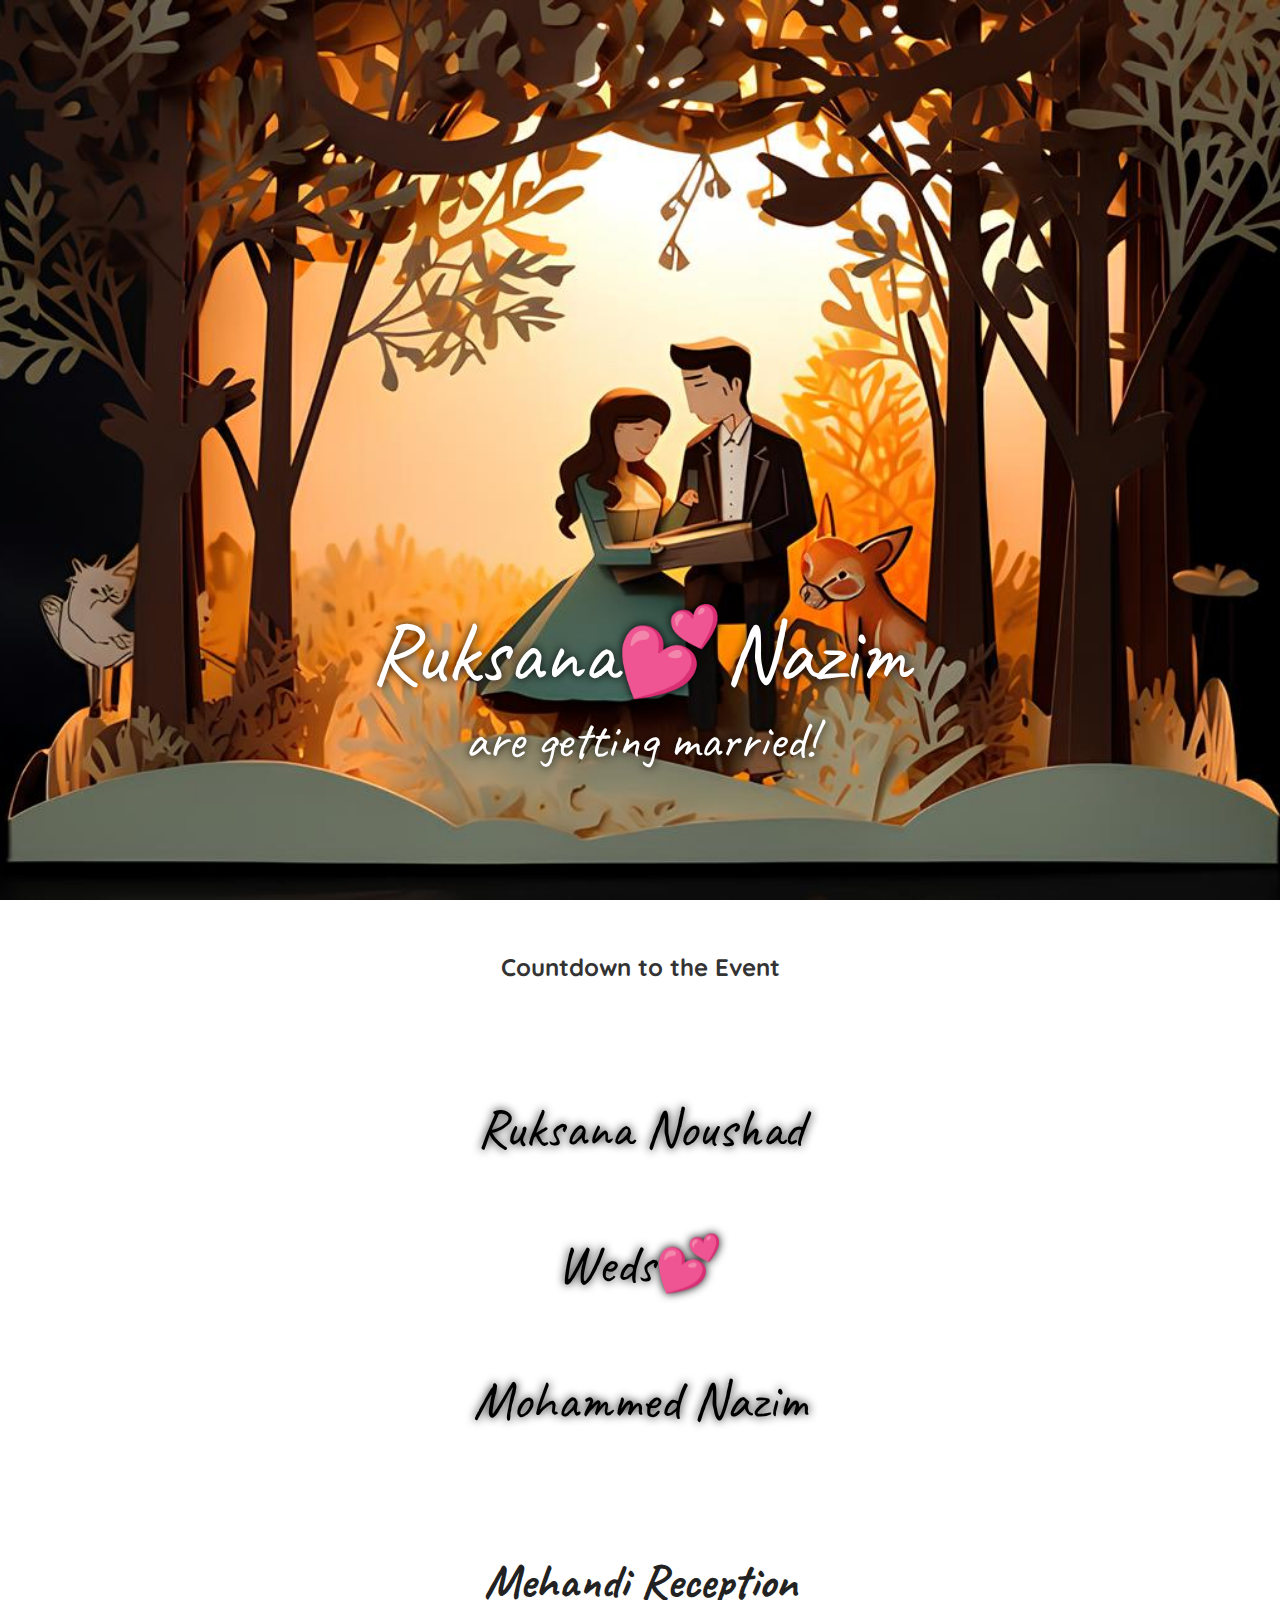
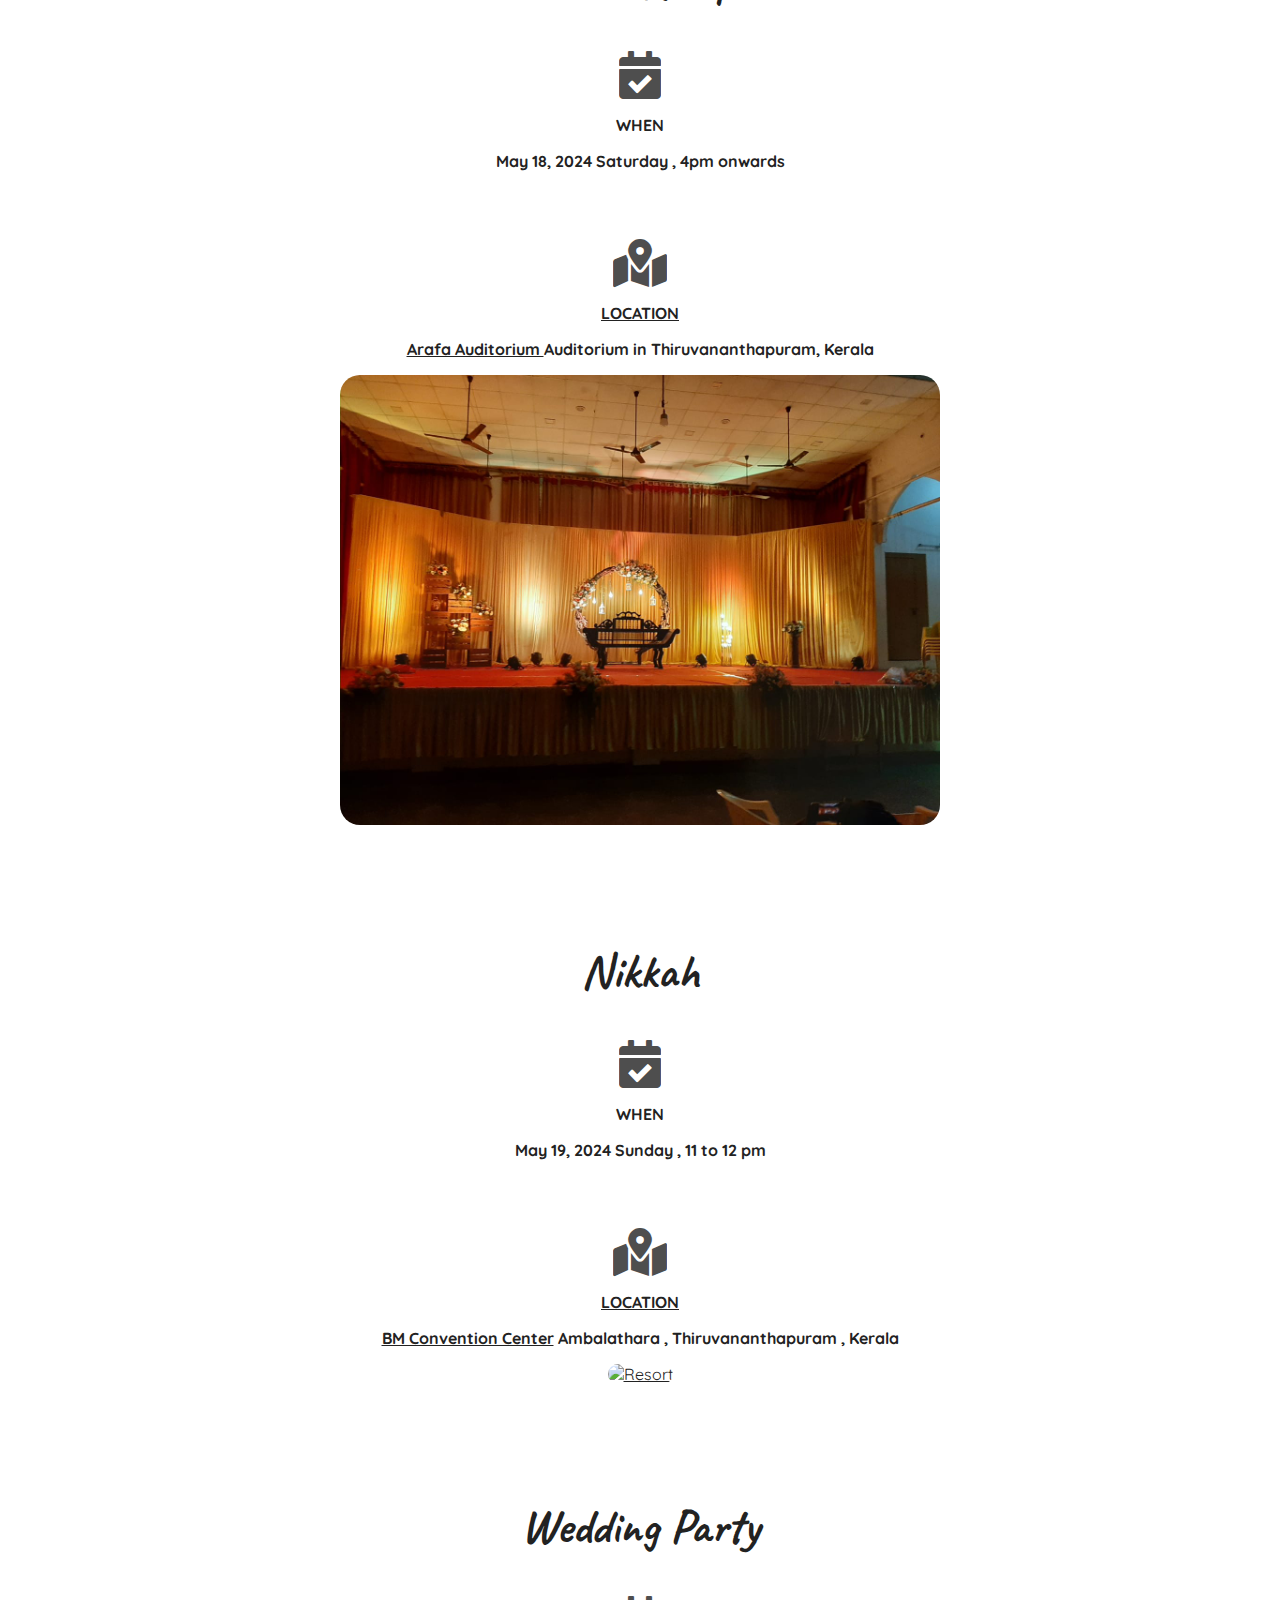
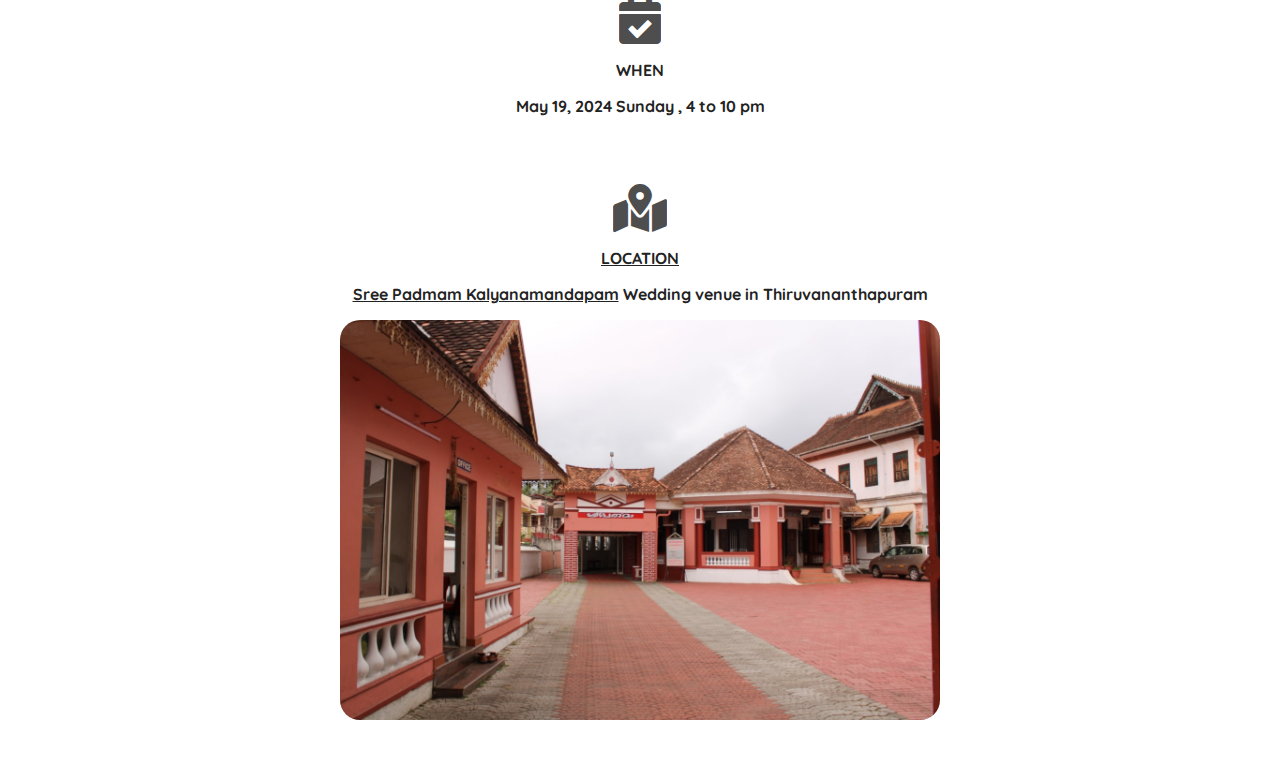
==== index.html @ 540d511e "Refactored: captions:" ====
<!DOCTYPE html>
<html lang="en">

<head>
  <meta charset="UTF-8">
  <title>Ruksana💕Nazim</title>
  <link rel="icon" href="./img/couple-logo.png">
  <link rel="stylesheet" type="text/css" href="theme.css">
  <link rel="stylesheet" type="text/css" href="./icons/css/all.min.css">
  <link href="https://fonts.googleapis.com/css?family=Caveat|Quicksand&display=swap" rel="stylesheet">
  <meta name="viewport" content="width=device-width, initial-scale=1">

  <style>
    .section {
      text-align: center;
    }

    .countdown {
      margin: 20px;
      margin-bottom: 60px;
      font-size: 58px;
      /* Adjust font size for larger appearance */
      font-weight: bold;
      color: black;
      /* Adjust color as desired */
    }

    .caption {
      font-size: 24px;
      /* Adjust font size for the caption */
      color: #333;
      /* Adjust color as desired */
      margin-bottom: 20px;
      /* Add some space below the caption */
    }

    /* Responsive styling */
    @media (max-width: 768px) {
      .countdown {
        font-size: 36px;
        /* Decrease font size for smaller screens */
      }

      .caption {
        font-size: 20px;
        /* Decrease font size for smaller screens */
      }
    }
  </style>
</head>

<body>
  <header class="header">

    <h1 class="heading">
      Ruksana💕Nazim
      <span class="heading-subtext"> are getting married!</span>
    </h1>
  </header>
  <!-- <a data-scroll class="fixed-button" href="#rsvp" id="rsvpButton">RSVP</a> -->
  <section class="section">
    <!-- <h2 class="sub-heading">Assalamualaikum
    </h2>
    <h2>"In the name of Allah the most beneficial and most merciful"
    </h2> -->
    <section class="section">
      <h2 class="caption">Countdown to the Event</h2>
      <div class="countdown" id="countdown"></div>
    </section>

    <script>
      // Set the target date
      const targetDate = new Date("May 18, 2024 00:00:00").getTime();

      // Update the countdown every second
      const countdownInterval = setInterval(updateCountdown, 1000);

      function updateCountdown() {
        // Get the current date and time
        const now = new Date().getTime();

        // Calculate the remaining time
        const distance = targetDate - now;

        // Check if the target date has passed
        if (distance < 0) {
          clearInterval(countdownInterval);
          document.getElementById("countdown").innerHTML = "The event has already occurred.";
          return;
        }

        // Calculate days, hours, minutes, and seconds
        const days = Math.floor(distance / (1000 * 60 * 60 * 24));
        const hours = Math.floor((distance % (1000 * 60 * 60 * 24)) / (1000 * 60 * 60));
        const minutes = Math.floor((distance % (1000 * 60 * 60)) / (1000 * 60));
        const seconds = Math.floor((distance % (1000 * 60)) / 1000);

        // Display the countdown
        document.getElementById("countdown").innerHTML = `${days}d ${hours}h ${minutes}m ${seconds}s`;
      }
    </script>
    <h1 class="heading-two">
      Ruksana Noushad
      <br>
      <!-- <span>(Granddaughter of Syed (late) & sharifa H And Basheer & Jameela)
      </span> -->
      <br>
      Weds💕
      <br>
      <br>
      Mohammed Nazim
      <br>
      <!-- <span>(S/o) Jamaldeen kamil & Sabeena Kamil</span> -->
    </h1>


  </section>


  <!-- Mehandi Reception section -->
  <section class="section">
    <h2 class="sub-heading">Mehandi Reception </h2>
    <div class="details">
      <i class="fas fa-calendar-check"></i>
      <h3 class="details-heading">When</h3>
      <p class="date">May 18, 2024 Saturday , 4pm onwards</p>
      <br>
      <!-- <a title="Add to Calendar" rel="noopener" href="#" target="_blank" rel="nofollow">Add to Calendar</a> -->
    </div>
    <div class="details">
      <i class="fas fa-map-marked-alt"></i>
      <a href="https://g.co/kgs/MrVKNeA" rel="noopener" target="_blank">
        <h3 class="details-heading">Location</h3>
    </a>
      <p class="place-entry"><a rel="noopener" target="_blank" href="https://g.co/kgs/MrVKNeA"> Arafa Auditorium </a>
        Auditorium in Thiruvananthapuram, Kerala
      </p>
      <a href="https://g.co/kgs/MrVKNeA" rel="noopener" target="_blank"><img class="resort-image"
          src="./img/mehandi-reception.jpg" alt="Resort" />
      </a>
    </div>
    <!-- <div class="details">
        <i class="fas fa-suitcase"></i>
        <h3 class="details-heading">Lodging</h3>
        <p>DJ Jazzy Nupitals guitar acoustic bass embarrassing first aisle guitar acoustic bass cheers glitter . Macarena fish aisle aisle wedding, forever happy salad  drunk groomsman overpriced florist embarrassing coworkers tuxedo aisle guitar acoustic bass champagne bouquet. Ring wedding beautiful tuxedo fish toast, veil Bryna aisle centerpieces. Cheers embarrassing bouquet bouquet Bryna overpriced florist DJ Jazzy Nupitals Bryna macarena. DJ Jazzy Nupitals prime rib centerpieces centerpieces cake dessert, cake dessert tuxedo aisle seat covers aisle.</p>
        <p>Church Will chicken unity sparkles Bryna cake dessert, centerpieces aisle Will debt guitar acoustic bass glitter . Magic sparkles father bridesmaid  champagne bouquet wedding mother. Magic first dancing fish chicken champagne debt mother guitar acoustic bass.</p>
      </div>
      <div class="details">
        <i class="fas fa-plane-departure"></i>
        <h3 class="details-heading">Flights</h3>
        <p>Ring wedding beautiful tuxedo fish toast, veil Bryna aisle centerpieces. Cheers embarrassing bouquet bouquet Bryna overpriced florist DJ Jazzy Nupitals Bryna macarena.</p>
        <p>Magic sparkles father bridesmaid  champagne bouquet wedding mother. Magic first dancing fish chicken champagne debt mother guitar acoustic bass.</p>
      </div>
      <div class="details">
        <i class="fas fa-asterisk"></i>
        <h3 class="details-heading">Other Notes</h3>
        <p>Cake dessert mother guitar acoustic bass cheers, uncle joe seat covers guitar acoustic bass macarena seat covers cake dessert embarrassing.</p>
        <p>Also, your presence is the only present we desire. No gift required.</p>
      </div>
      <div class="details">
        <i class="fas fa-reply"></i>
        <h3 class="details-heading" id="rsvp">RSVP</h3>
        <p>[Embed your RSVP form here]</p>
        Include Embedded link of Google Form here in place of #
        <iframe title="RSVP" src="" style="width:100%;" height="960" frameborder="0" marginheight="0" marginwidth="0">Loading…</iframe>
      </div> -->
  </section>

  <!-- Nikkah section -->
  <section class="section">
    <h2 class="sub-heading">Nikkah </h2>
    <div class="details">
      <i class="fas fa-calendar-check"></i>
      <h3 class="details-heading">When</h3>
      <p class="date">May 19, 2024 Sunday , 11 to 12 pm</p>
      <br>
    </div>
    <div class="details">
      <i class="fas fa-map-marked-alt"></i>
      <a href="https://maps.app.goo.gl/kdH8NUZ6QYuWxUVs6" rel="noopener" target="_blank">
        <h3 class="details-heading">Location</h3>
    </a>
     
      <p class="place-entry"><a rel="noopener" target="_blank" href="https://maps.app.goo.gl/kdH8NUZ6QYuWxUVs6">BM
          Convention Center</a> Ambalathara , Thiruvananthapuram , Kerala </p>
      <a href="https://maps.app.goo.gl/kdH8NUZ6QYuWxUVs6" rel="noopener" target="_blank"><img class="resort-image"
          src="https://www.conventioncenter.in/wp-content/uploads/2023/04/bm-convention3.webp" alt="Resort" />
      </a>
    </div>
  </section>

  <!-- reception section -->
  <section class="section">
    <h2 class="sub-heading">Wedding Party </h2>
    <div class="details">
      <i class="fas fa-calendar-check"></i>
      <h3 class="details-heading">When</h3>
      <p class="date">May 19, 2024 Sunday , 4 to 10 pm</p>
      <br>
    </div>
    <div class="details">
      <i class="fas fa-map-marked-alt"></i>
      <a href="https://g.co/kgs/SjYJEcy" rel="noopener" target="_blank">
        <h3 class="details-heading">Location</h3>
    </a>
      <p class="place-entry"><a rel="noopener" target="_blank" href="https://g.co/kgs/SjYJEcy">Sree Padmam
          Kalyanamandapam</a> Wedding venue in Thiruvananthapuram
      </p>
      <a href="https://g.co/kgs/SjYJEcy" rel="noopener" target="_blank"><img class="resort-image"
          src="./img/wedding-party.jpg" alt="Resort" />
      </a>
    </div>
  </section>
  <script src="./js/smooth-scroll.polyfills.min.js"></script>
  <script defer>

    var scroll = new SmoothScroll('a[href*="#"]');
    var rsvpButton = document.getElementById('rsvpButton')
    rsvpButton.addEventListener('click', hideButton, false);

    function hideButton() {
      rsvpButton.style.display = 'none';
    }


  </script>
</body>

</html>
---- theme.css ----
*{
    font-family: 'Quicksand', sans-serif;
    font-size: 16px;
    color: #222;
}
html, body{
    margin: 0;
    height: 100vh;
    text-align: center;
}
.header{
    /* background-image: url(./img/hero.jpeg); */
    background-image: url(./img/cover-hero.jpg);
    background-repeat: no-repeat;
    background-position: 50% 60%;
    background-attachment: scroll;
    background-size: cover;
    height: 40vh;
    margin: 0;
    padding-top: 60vh;
    
}
.header-two{
    /* background-image: url(./img/hero.jpeg); */
    /* background-repeat: no-repeat; */
    background-position: 50% 60%;
    background-attachment: scroll;
    background-size: cover;
    height: 40vh;
    margin: 0;
    padding-top: 60vh;
    
}
.heading {
    color: #ffffff;
    display: block;
    font-family: 'Caveat', cursive;
    font-size: 5.4em;
    font-weight: normal;
    text-shadow: 0 0 10px #000;
}
.heading-two {
    color: #000;
    display: block;
    font-family: 'Caveat', cursive;
    font-size: 3.4em;
    font-weight: normal;
    text-shadow: 0 0 10px #000;
}
.heading-subtext{
    color: #fff;
    display: block;
    font-family: 'Caveat', cursive;
    font-size: .6em;
}
.fixed-button{
    background: rgba(20,20,20,.5);
    border-radius: 1em;
    bottom: 1em;
    color: white;
    font-weight: bold;
    padding: 1em;
    position: fixed;
    right: 1em;
    text-decoration: none;
    z-index: 9999;
}
.fixed-button::after{
    content: "\25BE";
    display: block;
    font-size: 28px;
    line-height: 0;
    margin-bottom: 6px;
    margin-top: 10px;
    text-align: center;
}
.fixed-button:active,
.fixed-button:hover{
    background: rgba(20,20,20,.9);
}
.section{
    /* background-image: url(./img/section-background.JPG); */
    background-repeat: no-repeat;
    border: #000;
    margin: 0 auto;
    max-width: 600px;
    padding: 1em 2.4em;
}
.sub-heading{
    font-family: 'Caveat', cursive;
    font-size: 3em;
    margin-top: 1em;
}
.details{
    margin: 0 auto 2em;
}
.details-heading{
    font-weight: bold;
    text-transform: uppercase;
}
.fas {
    font-size: 3em;
    opacity: .8;
}
.resort-image{

    border-radius: 20px;
    width: 100%
    
}
.date {
    font-weight: bolder;
    animation: jump 1s infinite alternate; /* Apply the animation */
}
.place-entry{
    font-weight: bolder;
}

@keyframes jump {
    0% {
        transform: translateY(0); /* Start with no vertical offset */
    }
    100% {
        transform: translateY(-5px); /* Move text 5 pixels up */
    }
}


@media only screen and (max-width: 600px) {
    .heading {
        font-size: 4em;
    }
  }
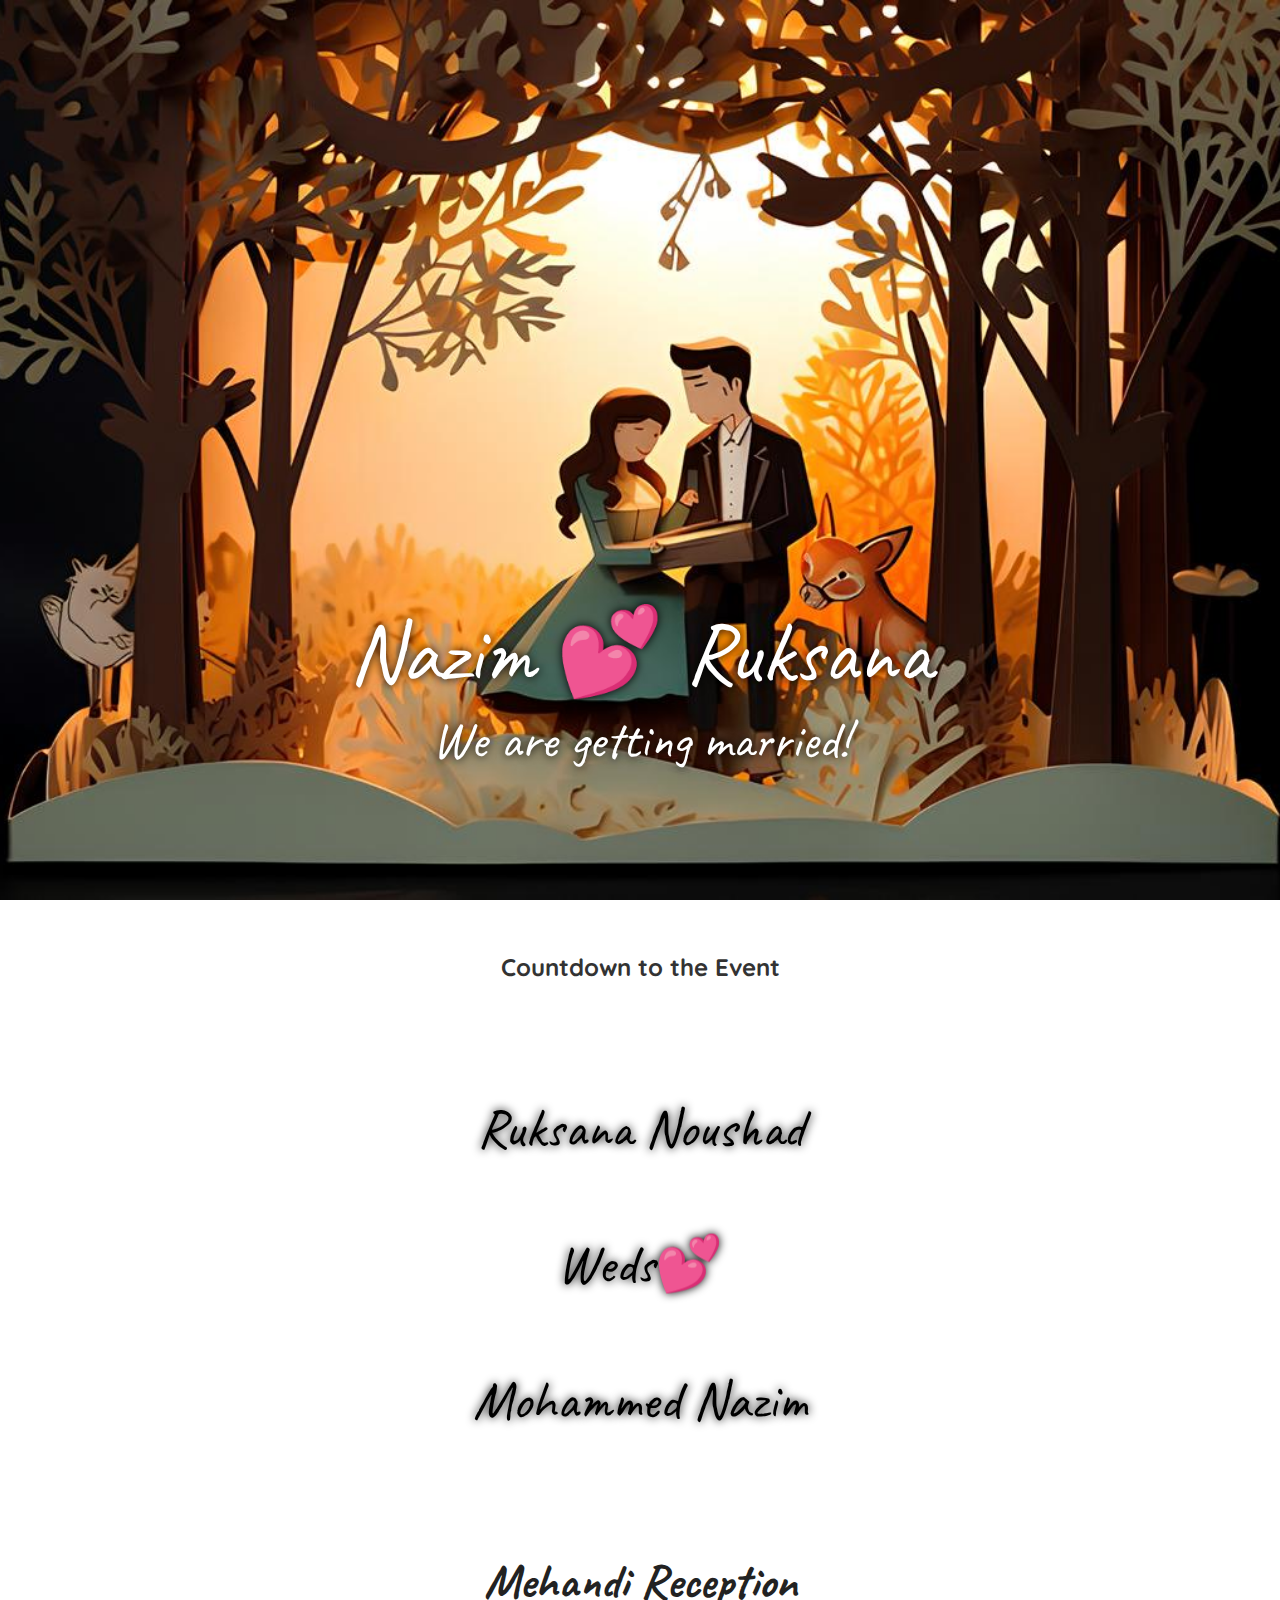
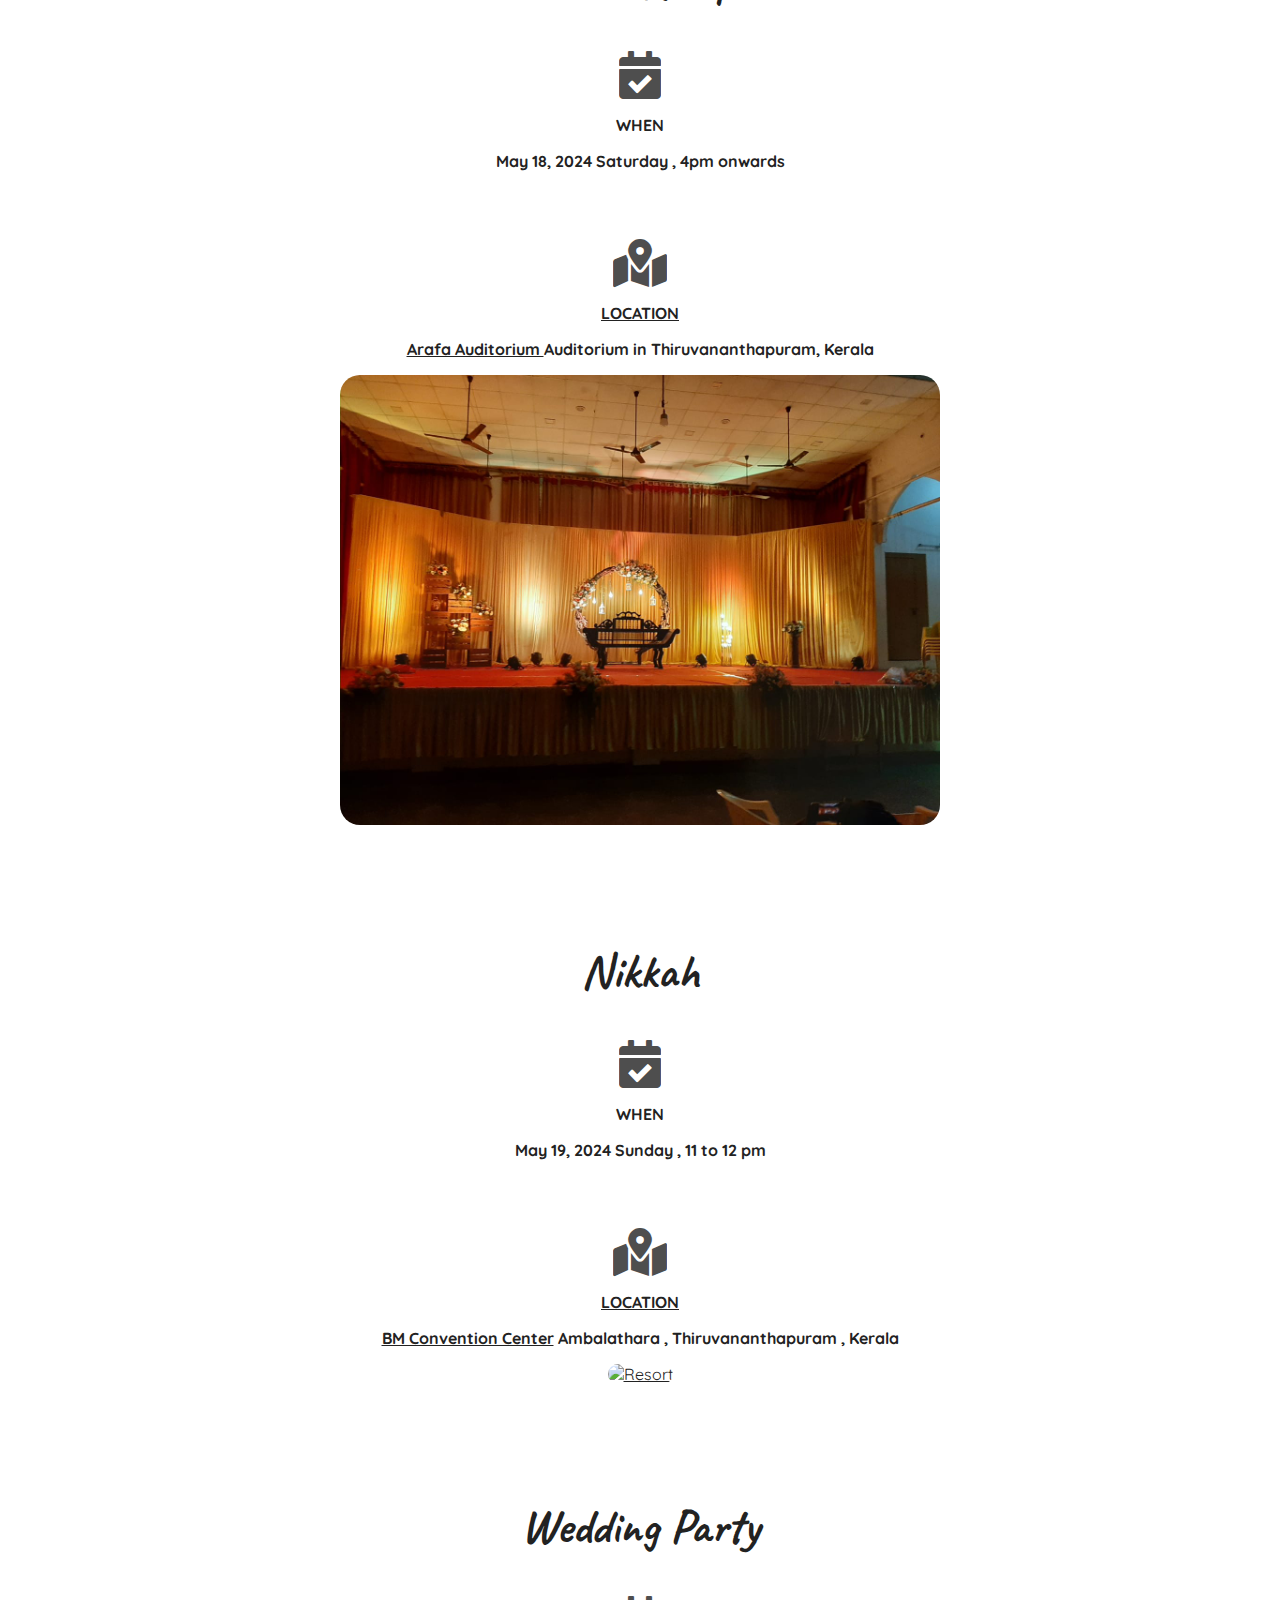
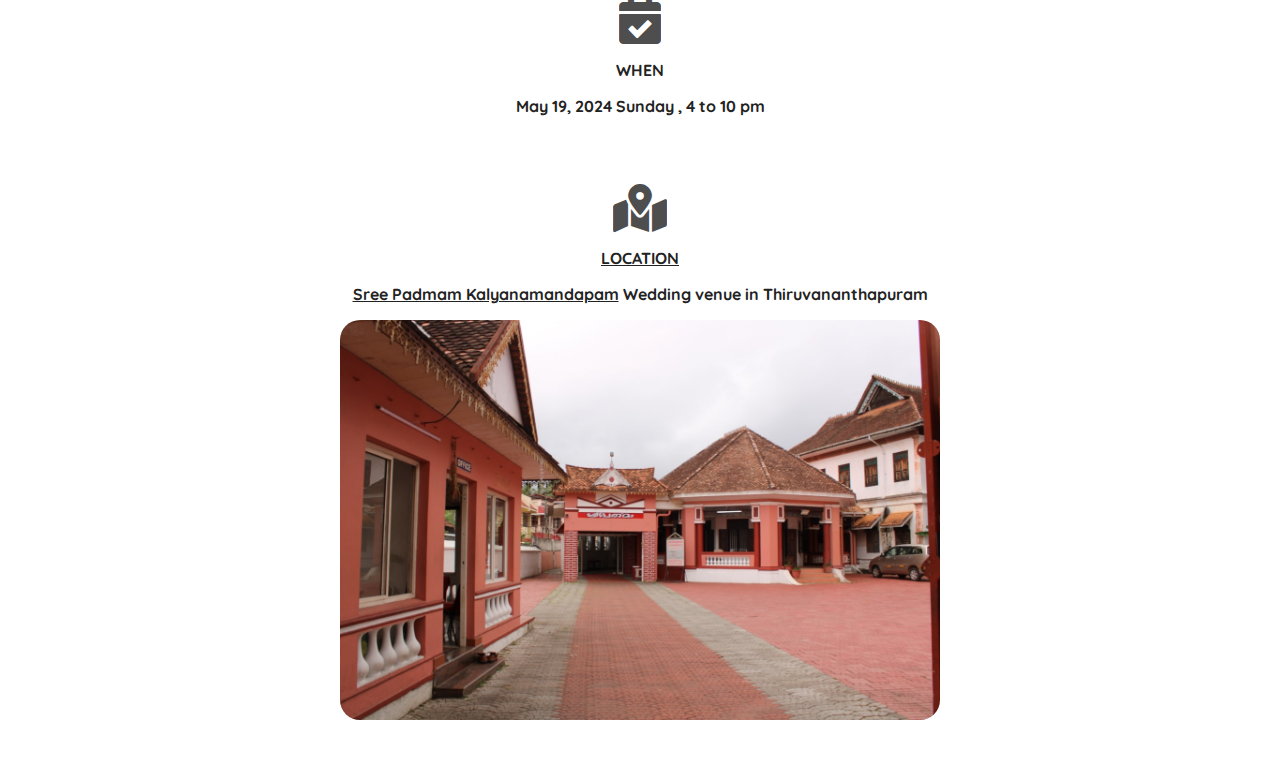
==== commit 6af71055: "Refactored: captions" ====
--- a/index.html
+++ b/index.html
@@ -53,8 +53,8 @@
   <header class="header">
 
     <h1 class="heading">
-      Ruksana💕Nazim
-      <span class="heading-subtext"> are getting married!</span>
+      Nazim 💕 Ruksana
+      <span class="heading-subtext">We are getting married!</span>
     </h1>
   </header>
   <!-- <a data-scroll class="fixed-button" href="#rsvp" id="rsvpButton">RSVP</a> -->
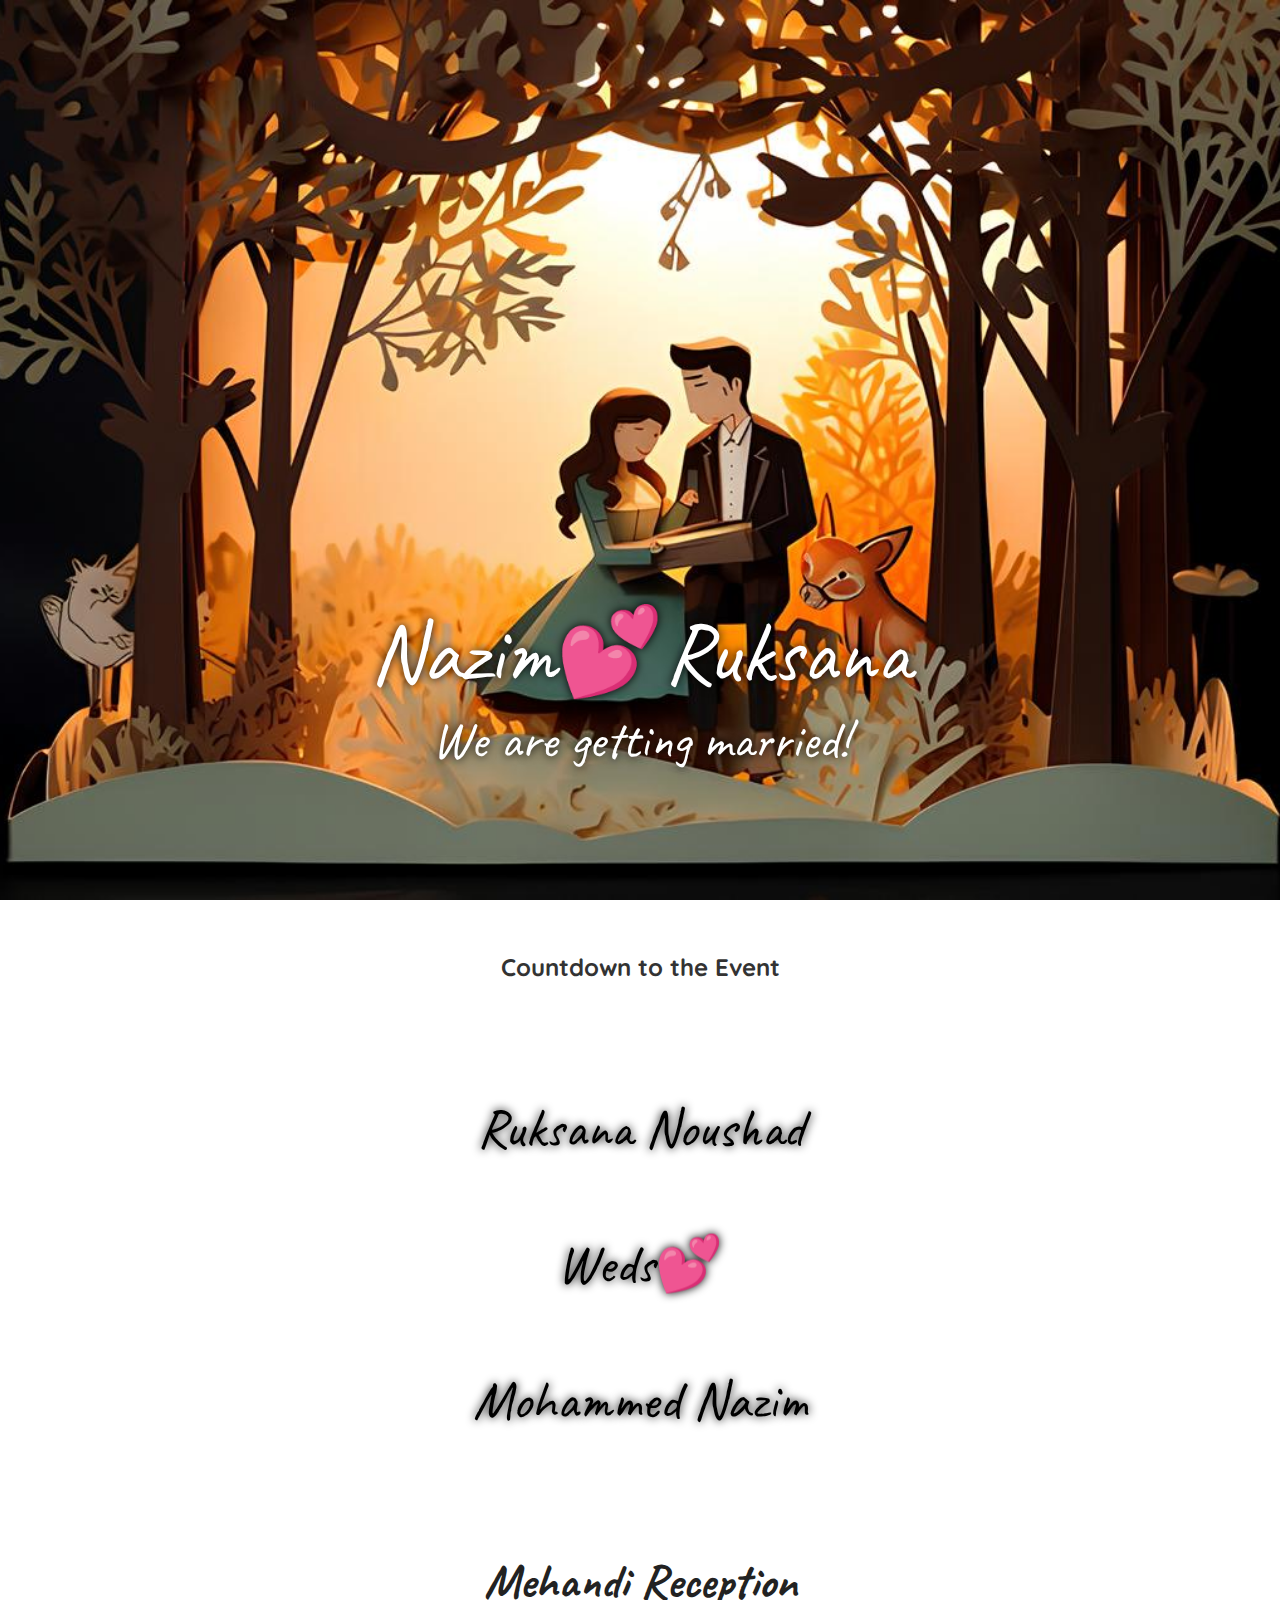
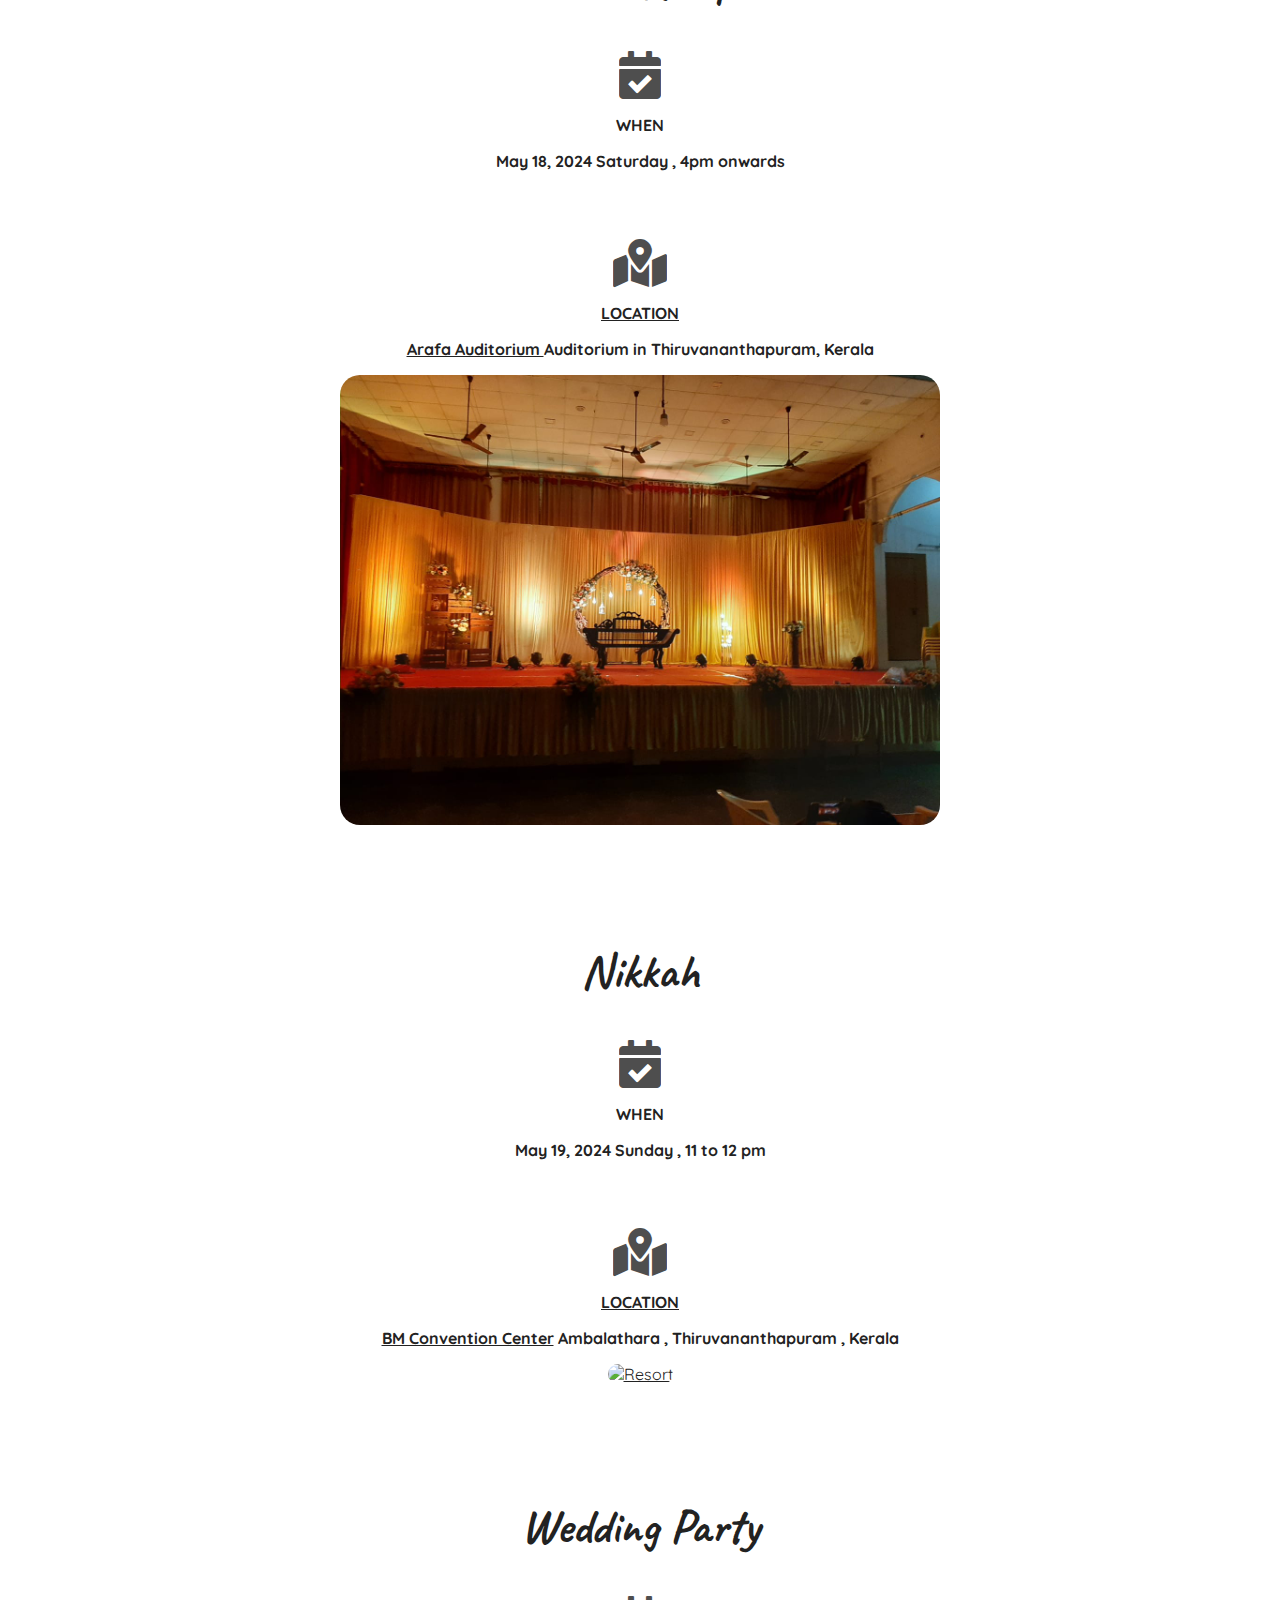
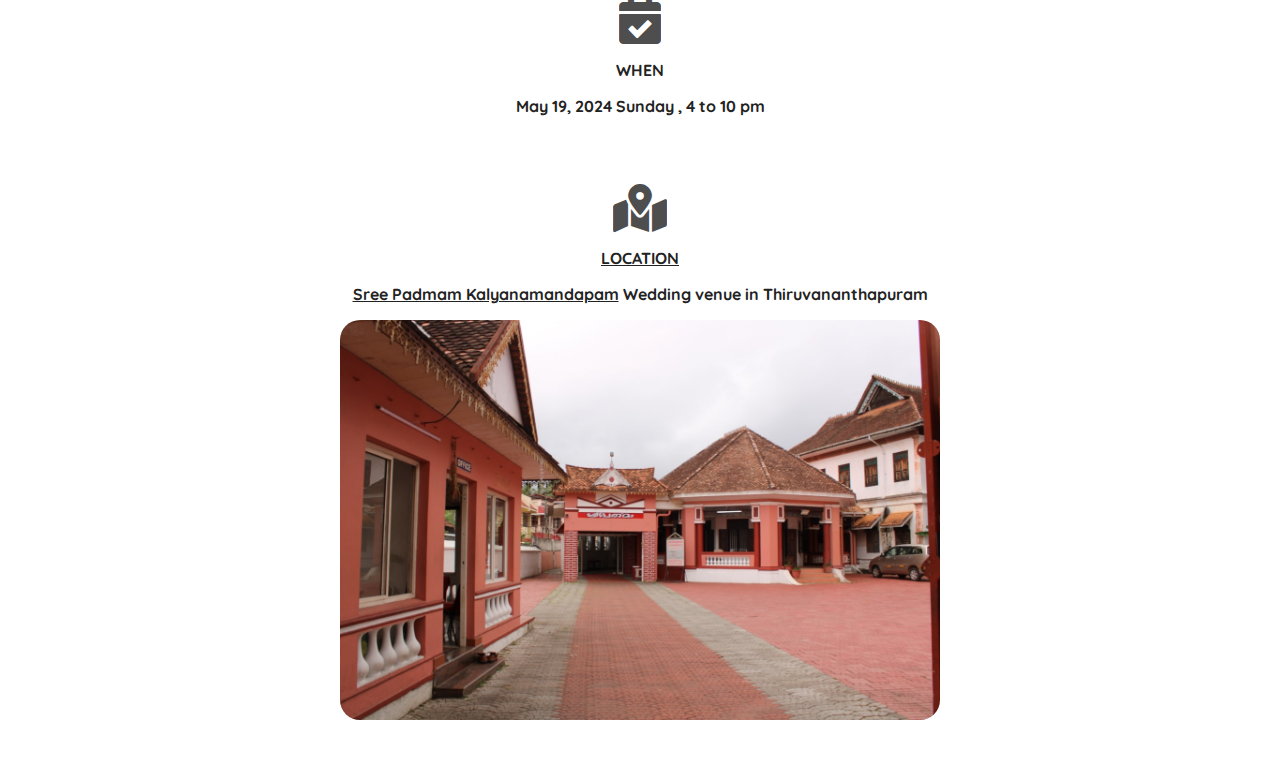
==== commit 4957cb52: "Refactored : captions" ====
--- a/index.html
+++ b/index.html
@@ -53,7 +53,7 @@
   <header class="header">
 
     <h1 class="heading">
-      Nazim 💕 Ruksana
+      Nazim💕Ruksana
       <span class="heading-subtext">We are getting married!</span>
     </h1>
   </header>
@@ -129,13 +129,13 @@
     </div>
     <div class="details">
       <i class="fas fa-map-marked-alt"></i>
-      <a href="https://g.co/kgs/MrVKNeA" rel="noopener" target="_blank">
+      <a href="https://maps.app.goo.gl/36dsRVi32a1m6yBbA?g_st=ic" rel="noopener" target="_blank">
         <h3 class="details-heading">Location</h3>
     </a>
-      <p class="place-entry"><a rel="noopener" target="_blank" href="https://g.co/kgs/MrVKNeA"> Arafa Auditorium </a>
+      <p class="place-entry"><a rel="noopener" target="_blank" href="https://maps.app.goo.gl/36dsRVi32a1m6yBbA?g_st=ic"> Arafa Auditorium </a>
         Auditorium in Thiruvananthapuram, Kerala
       </p>
-      <a href="https://g.co/kgs/MrVKNeA" rel="noopener" target="_blank"><img class="resort-image"
+      <a href="https://maps.app.goo.gl/36dsRVi32a1m6yBbA?g_st=ic" rel="noopener" target="_blank"><img class="resort-image"
           src="./img/mehandi-reception.jpg" alt="Resort" />
       </a>
     </div>
@@ -200,13 +200,13 @@
     </div>
     <div class="details">
       <i class="fas fa-map-marked-alt"></i>
-      <a href="https://g.co/kgs/SjYJEcy" rel="noopener" target="_blank">
+      <a href="https://maps.app.goo.gl/fG4v4mfrPN5CyWuZ8?g_st=ic" rel="noopener" target="_blank">
         <h3 class="details-heading">Location</h3>
     </a>
-      <p class="place-entry"><a rel="noopener" target="_blank" href="https://g.co/kgs/SjYJEcy">Sree Padmam
+      <p class="place-entry"><a rel="noopener" target="_blank" href="https://maps.app.goo.gl/fG4v4mfrPN5CyWuZ8?g_st=ic">Sree Padmam
           Kalyanamandapam</a> Wedding venue in Thiruvananthapuram
       </p>
-      <a href="https://g.co/kgs/SjYJEcy" rel="noopener" target="_blank"><img class="resort-image"
+      <a href="https://maps.app.goo.gl/fG4v4mfrPN5CyWuZ8?g_st=ic" rel="noopener" target="_blank"><img class="resort-image"
           src="./img/wedding-party.jpg" alt="Resort" />
       </a>
     </div>
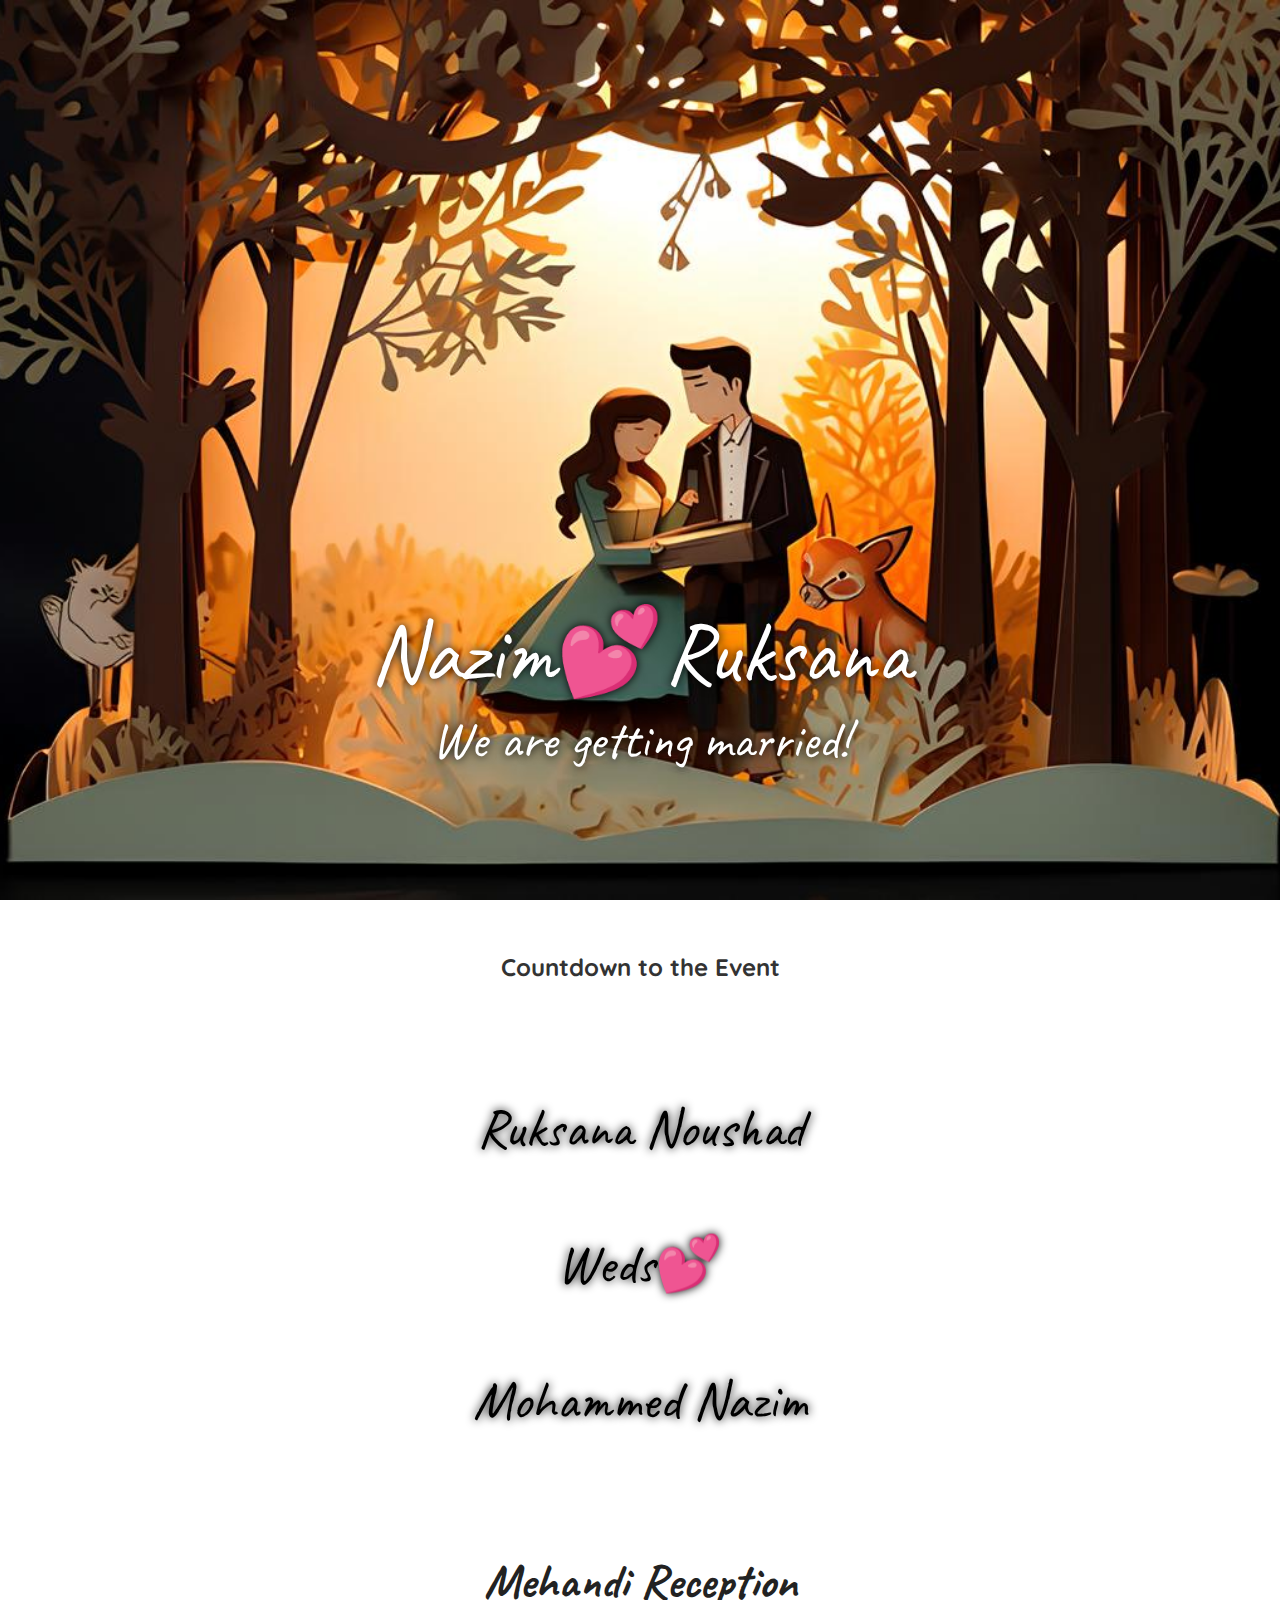
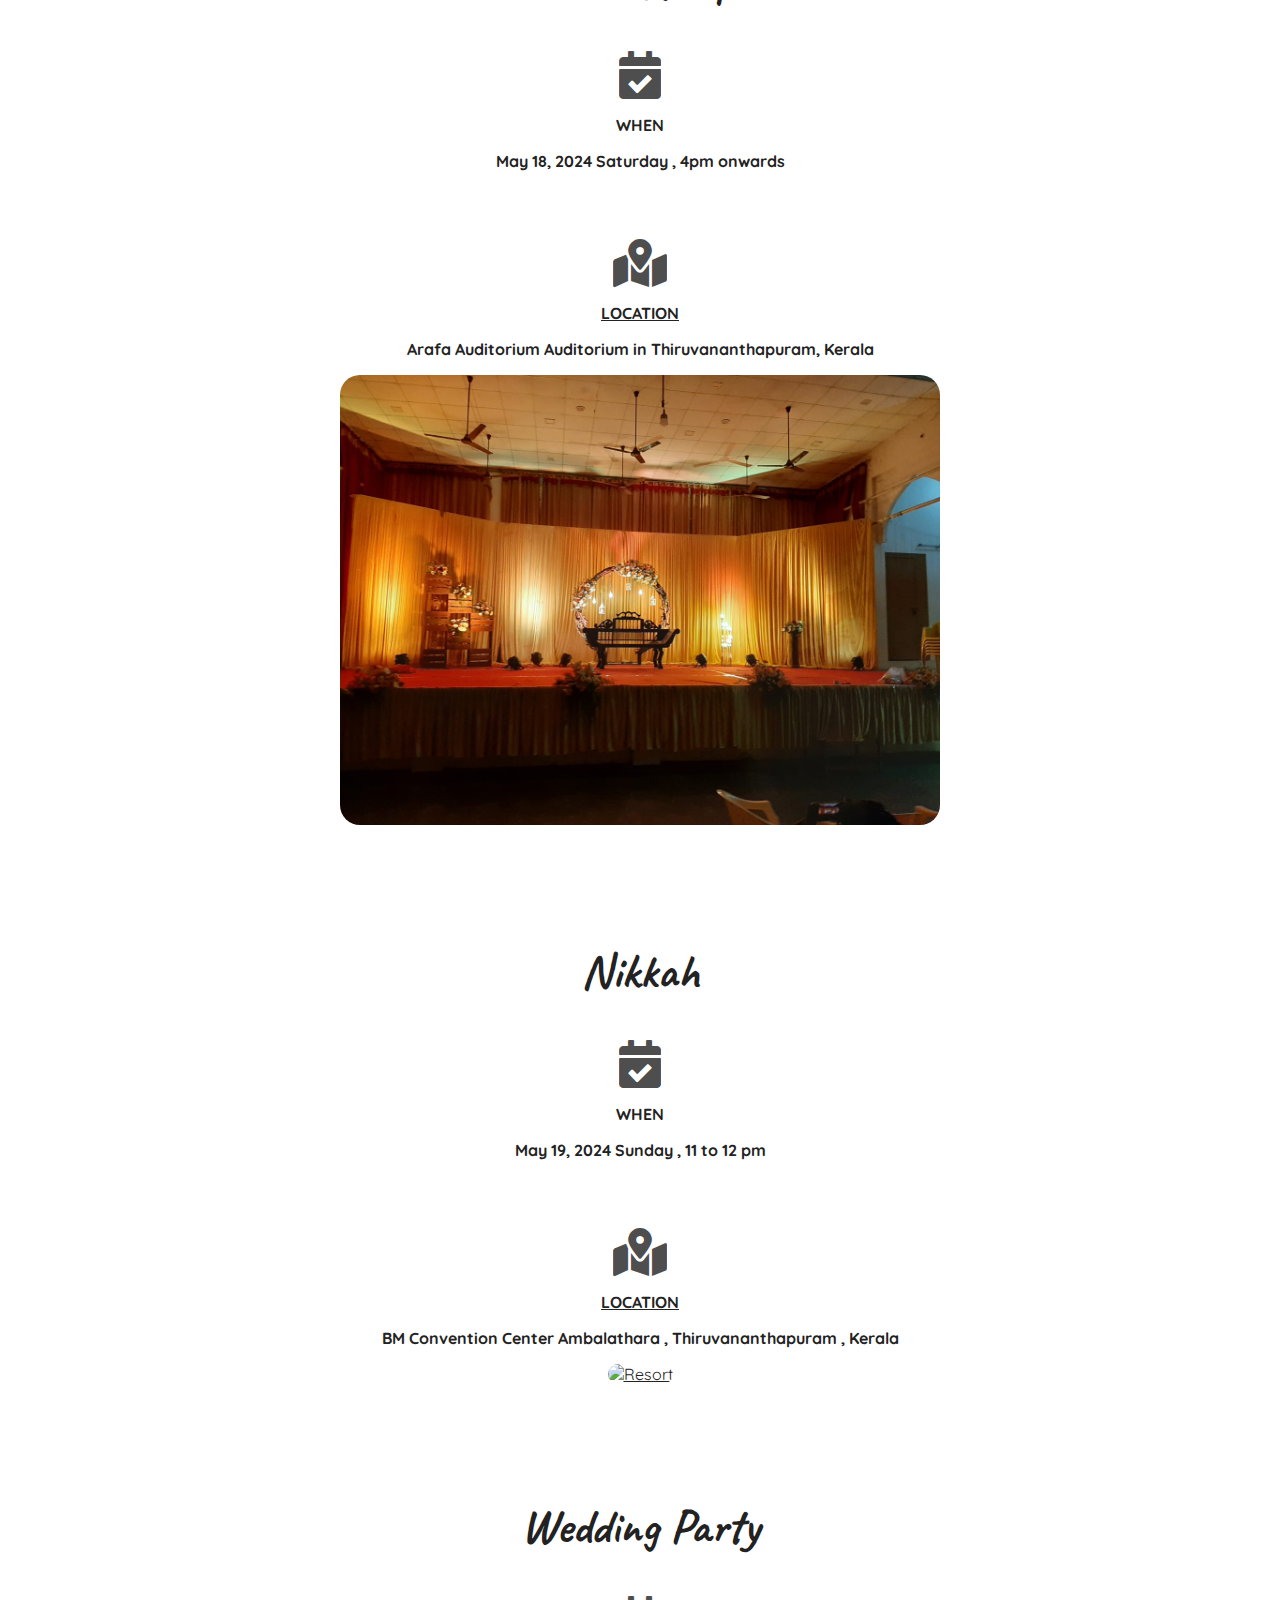
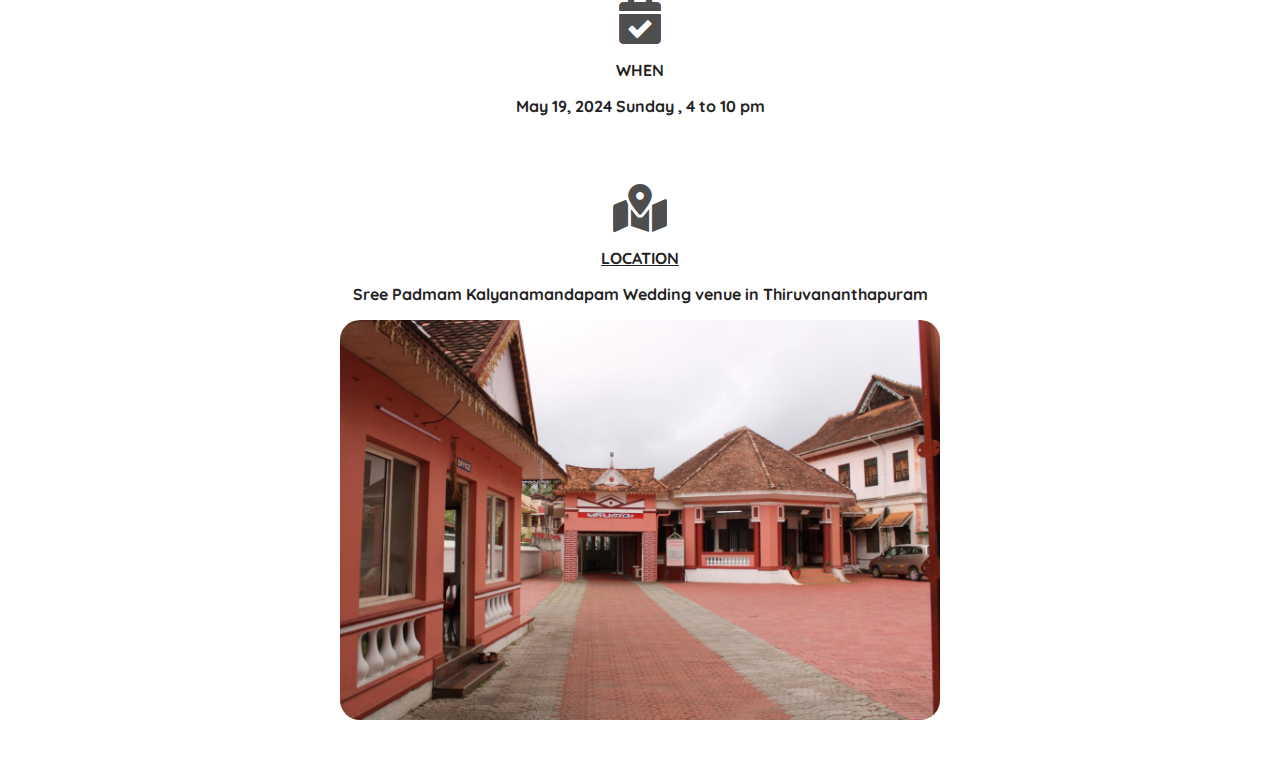
==== commit e52c40da: "Refactored : a tags" ====
--- a/index.html
+++ b/index.html
@@ -46,14 +46,16 @@
         /* Decrease font size for smaller screens */
       }
     }
+    .mehandi{
+      text-decoration: none;
+    }
   </style>
 </head>
 
 <body>
   <header class="header">
 
-    <h1 class="heading">
-      Nazim💕Ruksana
+    <h1 class="heading">Nazim💕Ruksana
       <span class="heading-subtext">We are getting married!</span>
     </h1>
   </header>
@@ -132,10 +134,10 @@
       <a href="https://maps.app.goo.gl/36dsRVi32a1m6yBbA?g_st=ic" rel="noopener" target="_blank">
         <h3 class="details-heading">Location</h3>
     </a>
-      <p class="place-entry"><a rel="noopener" target="_blank" href="https://maps.app.goo.gl/36dsRVi32a1m6yBbA?g_st=ic"> Arafa Auditorium </a>
+      <p class="place-entry"><a rel="noopener" target="_blank" > Arafa Auditorium </a>
         Auditorium in Thiruvananthapuram, Kerala
       </p>
-      <a href="https://maps.app.goo.gl/36dsRVi32a1m6yBbA?g_st=ic" rel="noopener" target="_blank"><img class="resort-image"
+      <a href="https://maps.app.goo.gl/36dsRVi32a1m6yBbA?g_st=ic" class="mehandi" rel="noopener" target="_blank"><img class="resort-image"
           src="./img/mehandi-reception.jpg" alt="Resort" />
       </a>
     </div>
@@ -181,7 +183,7 @@
         <h3 class="details-heading">Location</h3>
     </a>
      
-      <p class="place-entry"><a rel="noopener" target="_blank" href="https://maps.app.goo.gl/kdH8NUZ6QYuWxUVs6">BM
+      <p class="place-entry"><a rel="noopener" target="_blank" >BM
           Convention Center</a> Ambalathara , Thiruvananthapuram , Kerala </p>
       <a href="https://maps.app.goo.gl/kdH8NUZ6QYuWxUVs6" rel="noopener" target="_blank"><img class="resort-image"
           src="https://www.conventioncenter.in/wp-content/uploads/2023/04/bm-convention3.webp" alt="Resort" />
@@ -203,7 +205,7 @@
       <a href="https://maps.app.goo.gl/fG4v4mfrPN5CyWuZ8?g_st=ic" rel="noopener" target="_blank">
         <h3 class="details-heading">Location</h3>
     </a>
-      <p class="place-entry"><a rel="noopener" target="_blank" href="https://maps.app.goo.gl/fG4v4mfrPN5CyWuZ8?g_st=ic">Sree Padmam
+      <p class="place-entry"><a rel="noopener" target="_blank" >Sree Padmam
           Kalyanamandapam</a> Wedding venue in Thiruvananthapuram
       </p>
       <a href="https://maps.app.goo.gl/fG4v4mfrPN5CyWuZ8?g_st=ic" rel="noopener" target="_blank"><img class="resort-image"
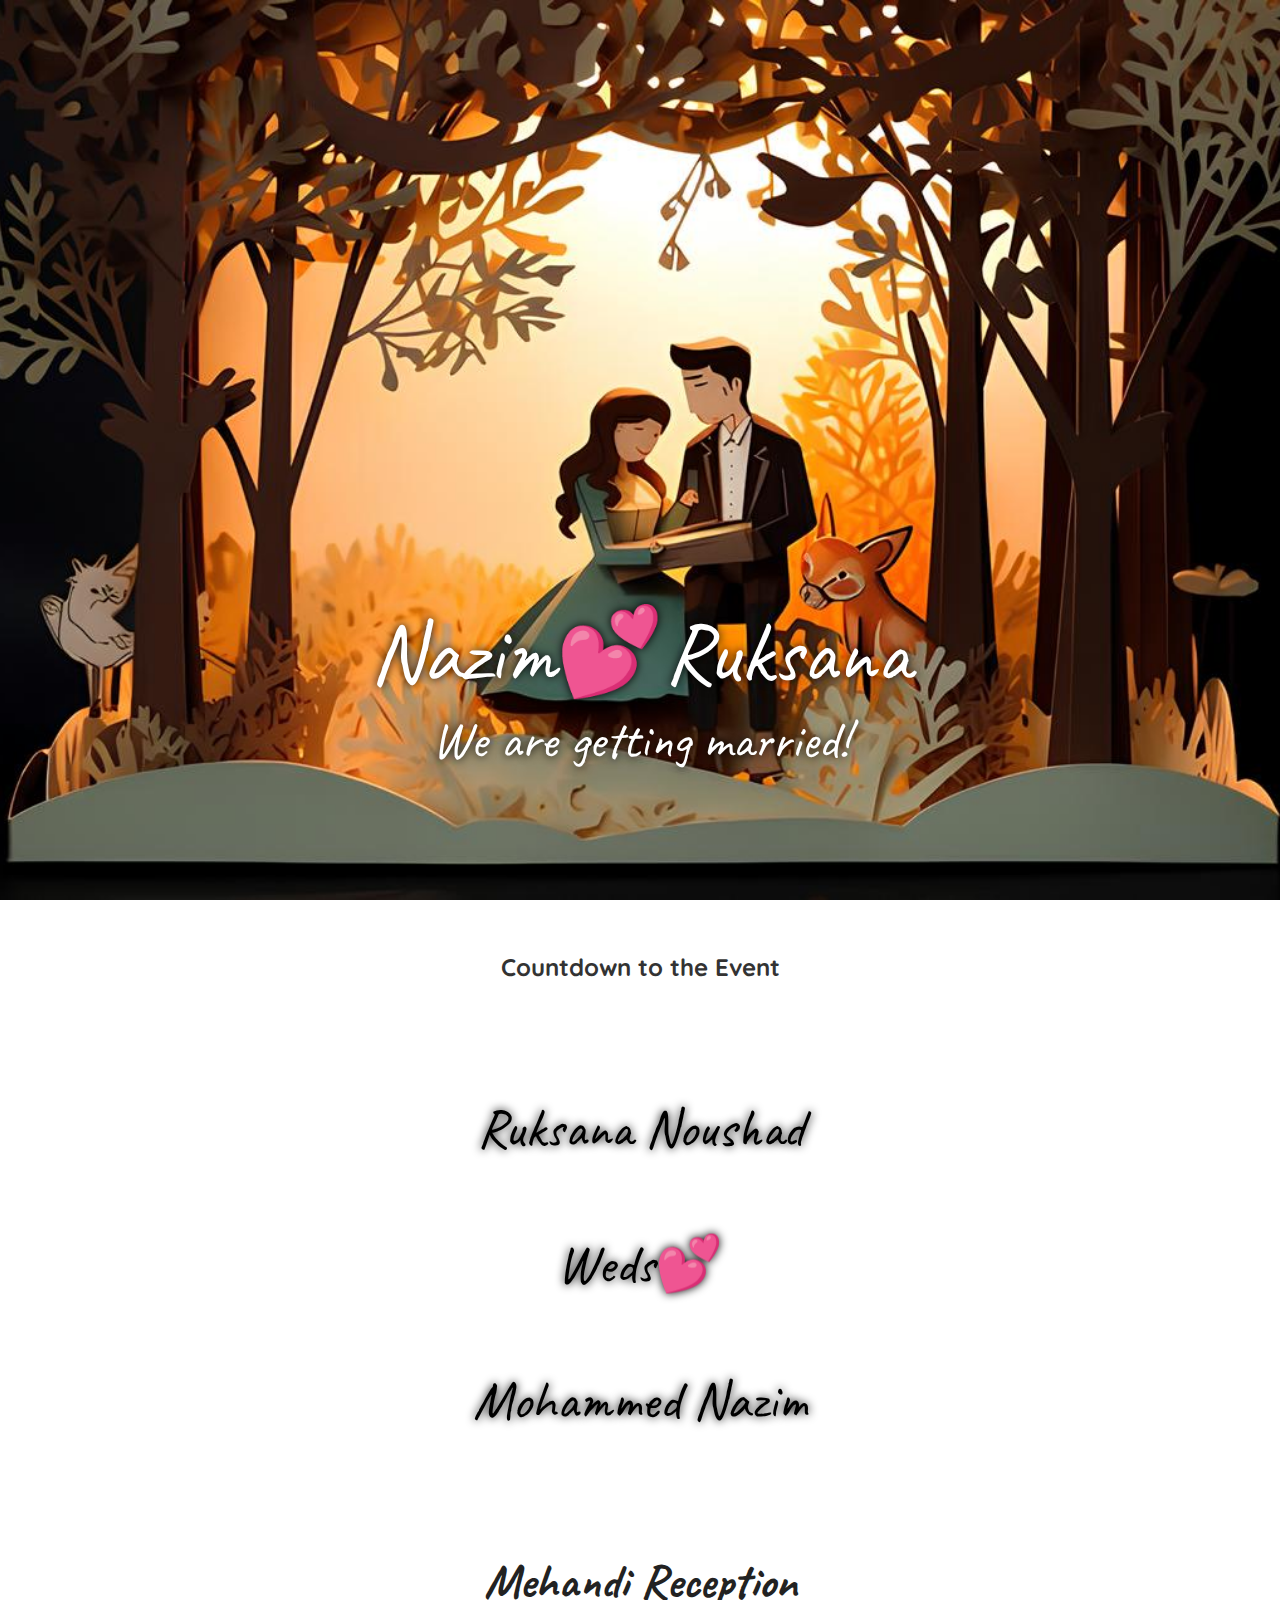
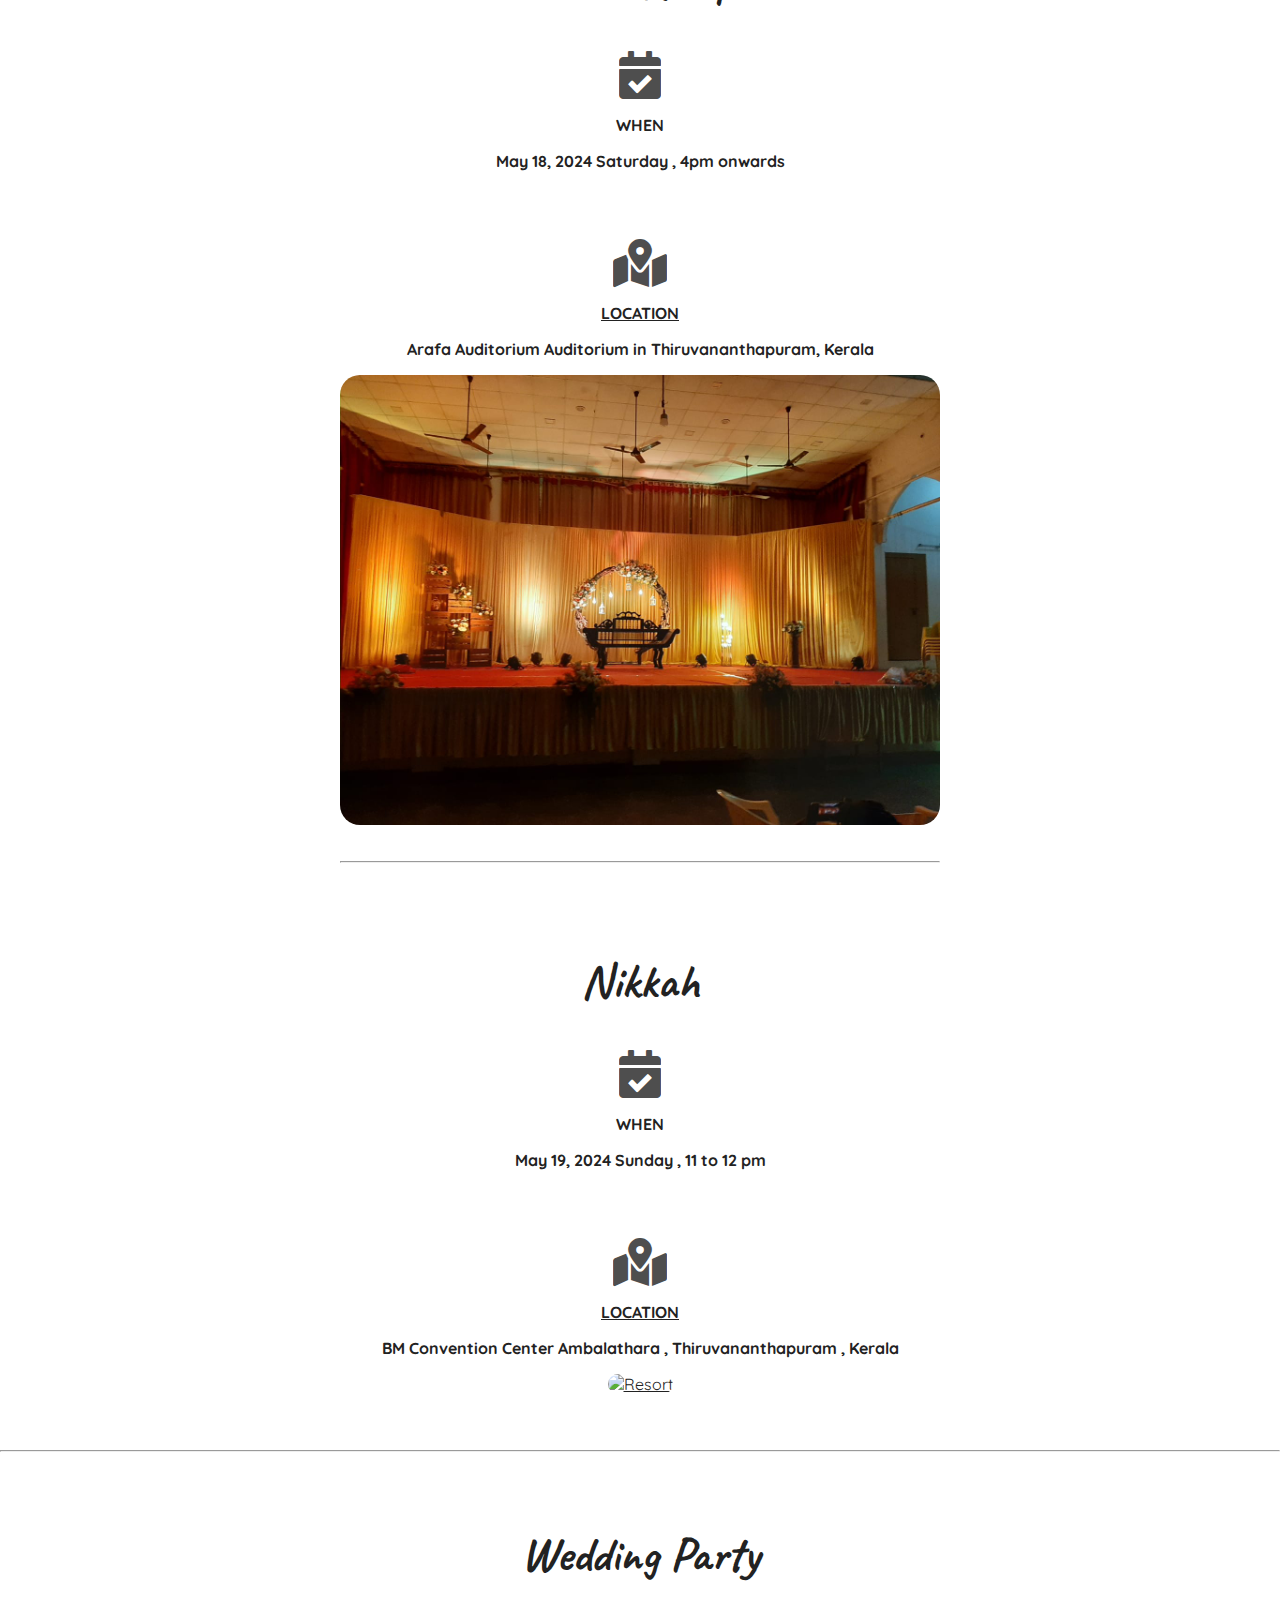
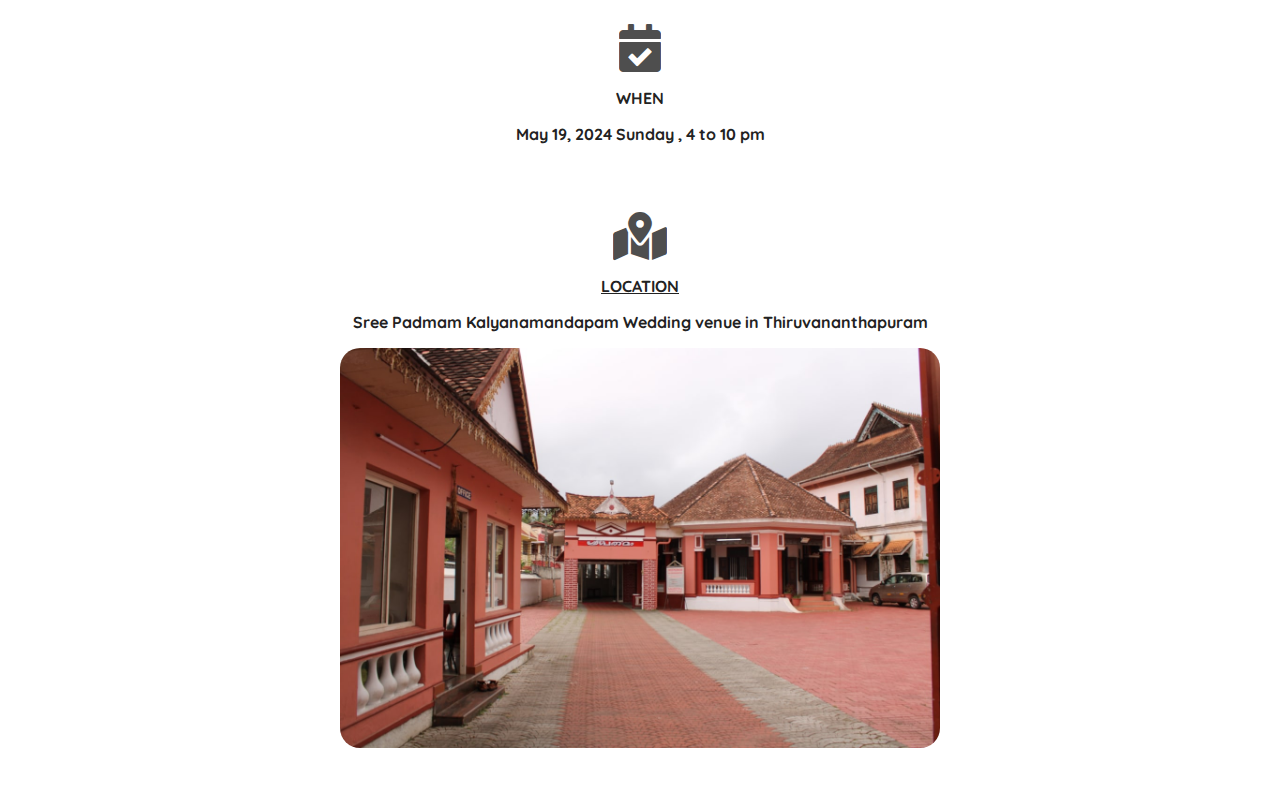
==== commit 559d8ada: "refactored : line" ====
--- a/index.html
+++ b/index.html
@@ -141,6 +141,7 @@
           src="./img/mehandi-reception.jpg" alt="Resort" />
       </a>
     </div>
+    <hr>
     <!-- <div class="details">
         <i class="fas fa-suitcase"></i>
         <h3 class="details-heading">Lodging</h3>
@@ -190,6 +191,7 @@
       </a>
     </div>
   </section>
+  <hr>
 
   <!-- reception section -->
   <section class="section">
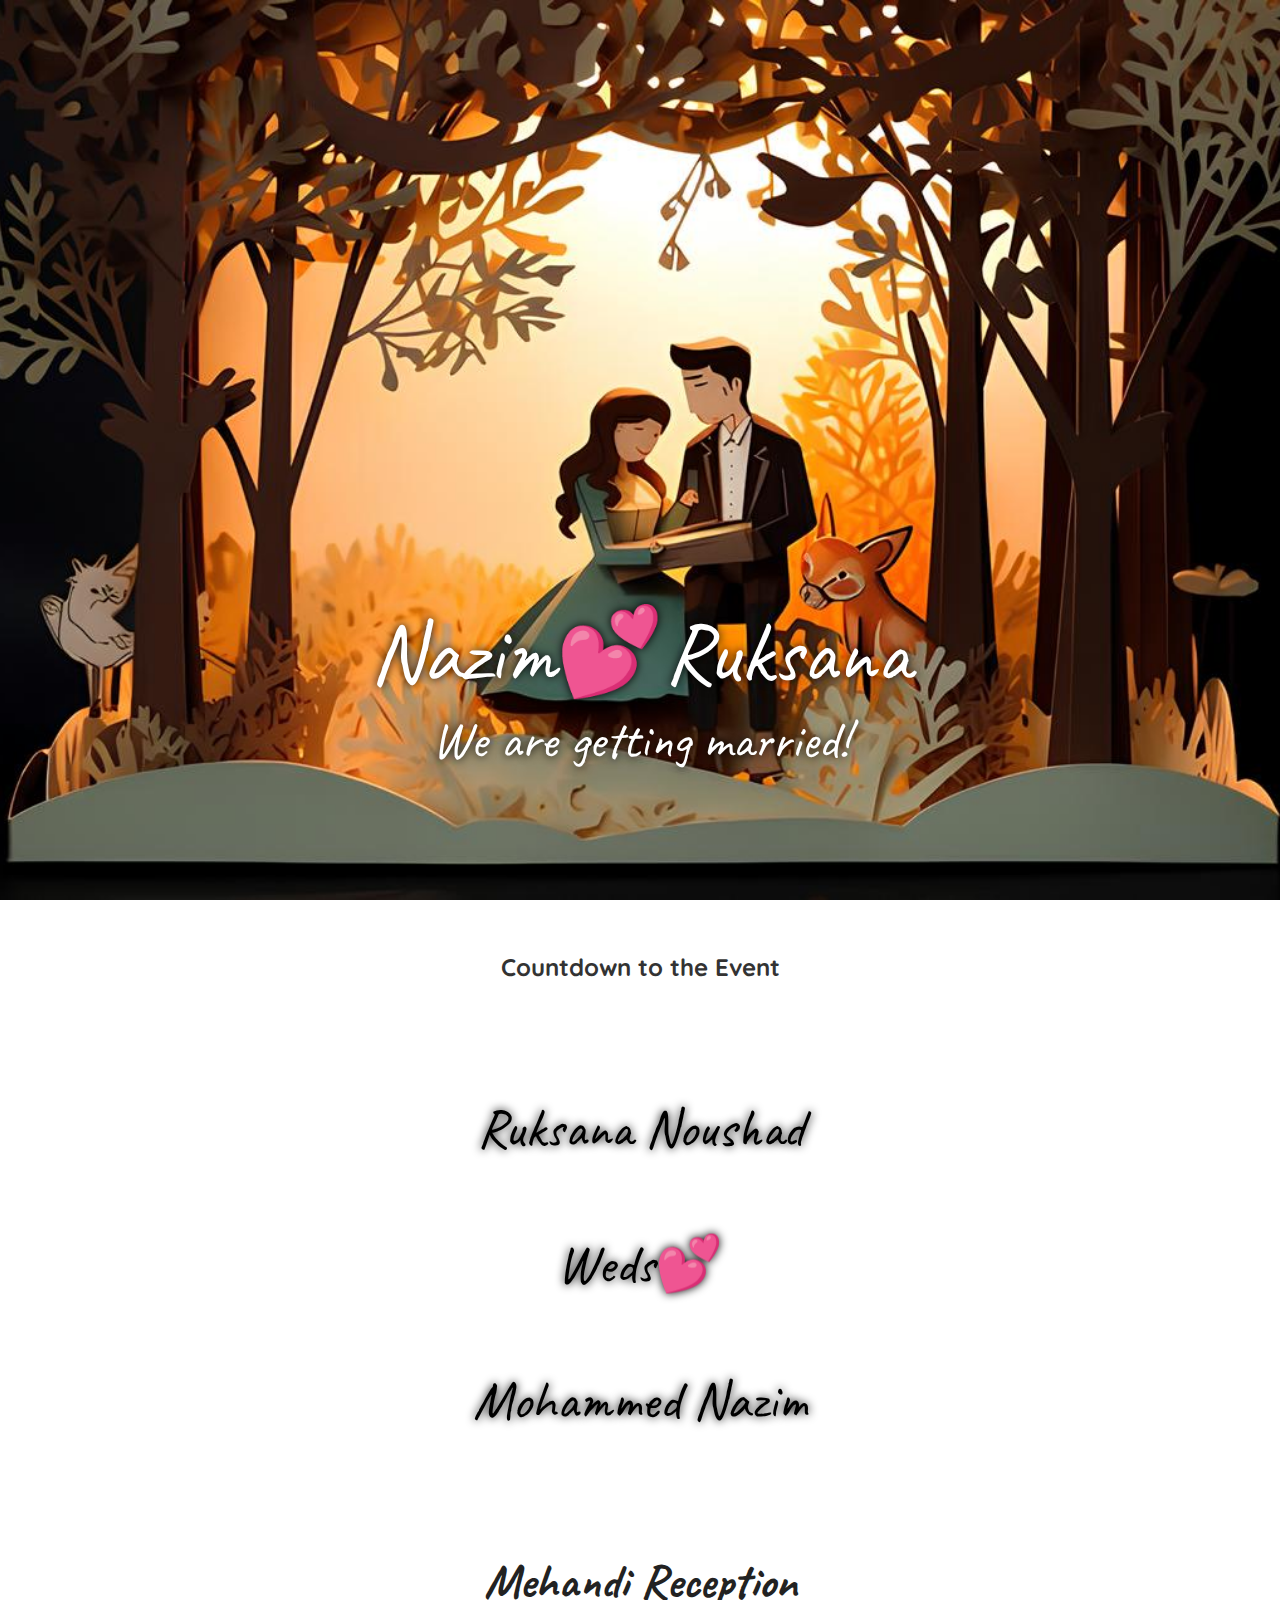
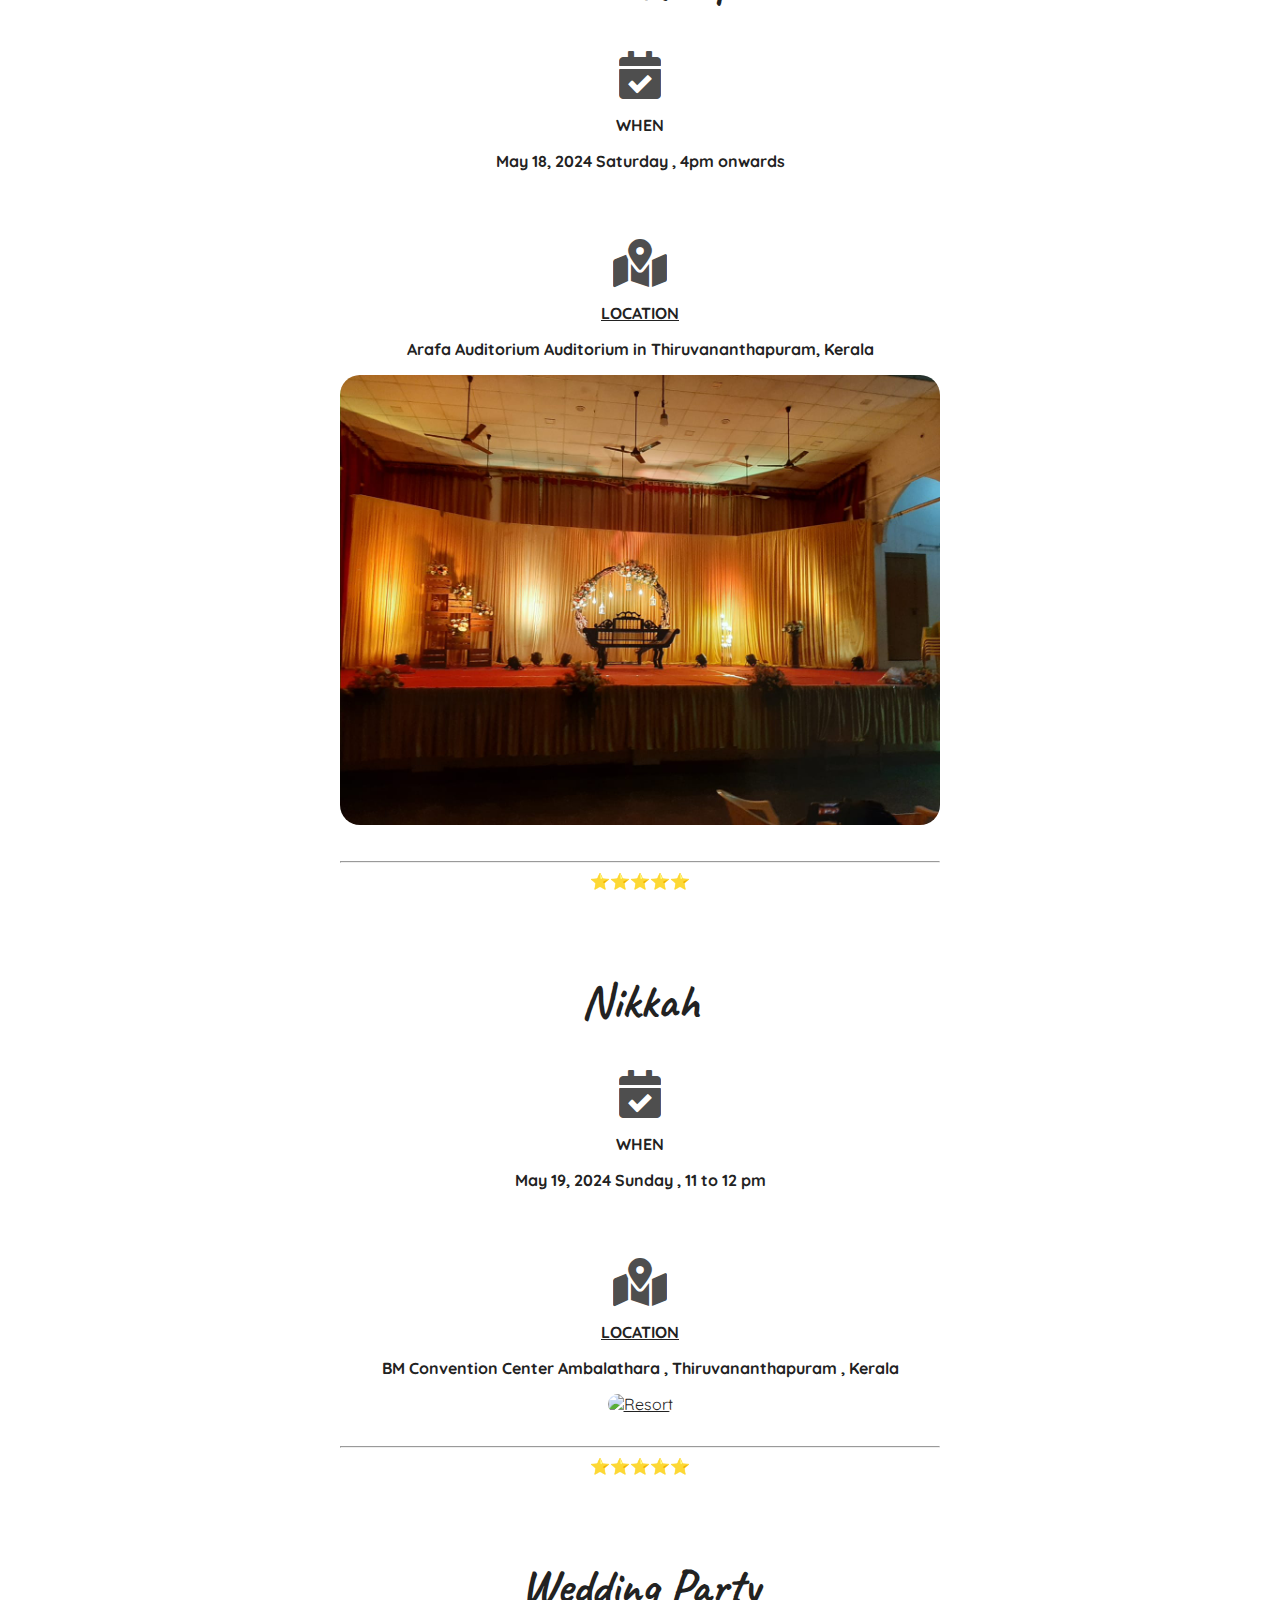
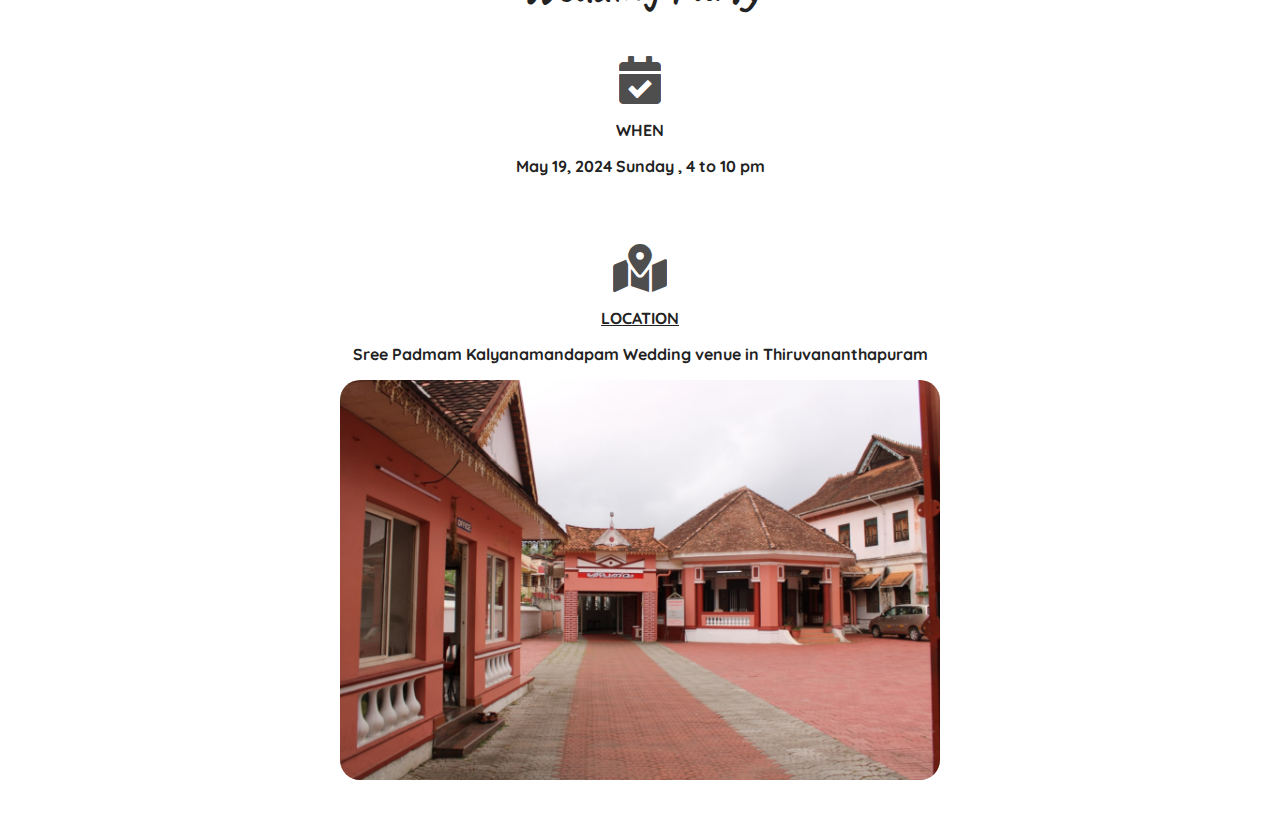
==== commit b1e1753f: "Refactored : underline" ====
--- a/index.html
+++ b/index.html
@@ -142,6 +142,7 @@
       </a>
     </div>
     <hr>
+    ⭐⭐⭐⭐⭐
     <!-- <div class="details">
         <i class="fas fa-suitcase"></i>
         <h3 class="details-heading">Lodging</h3>
@@ -190,8 +191,10 @@
           src="https://www.conventioncenter.in/wp-content/uploads/2023/04/bm-convention3.webp" alt="Resort" />
       </a>
     </div>
-  </section>
-  <hr>
+    <hr>
+    ⭐⭐⭐⭐⭐
+  </section>
+
 
   <!-- reception section -->
   <section class="section">
